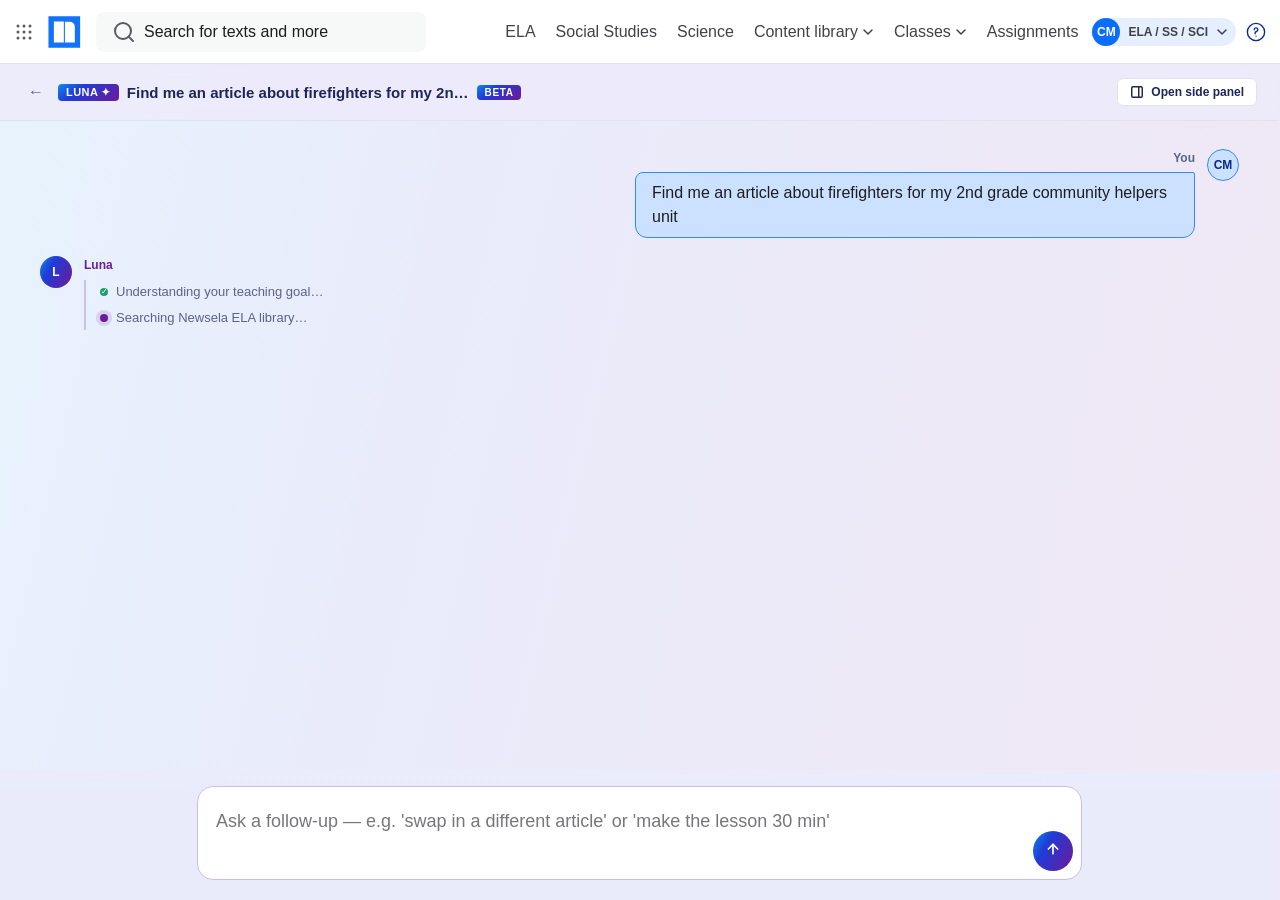
==== luna-v4.html @ 781d50d1 "Initial commit: Luna POC Beta prototype Full prototype for the Luna AI assistant experience — homepa" ====
<!doctype html>
<html lang="en">
<head>
  <meta charset="utf-8">
  <meta name="viewport" content="width=device-width, initial-scale=1">
  <title>Luna · Newsela</title>
  <link rel="stylesheet" href="assets/styles.css">
</head>
<body class="luna-page">

<nav class="topnav">
  <div class="nav-left">
    <button class="topnav-waffle" aria-label="Menu">
      <svg width="18" height="18" viewBox="0 0 18 18" fill="none">
        <circle cx="3" cy="3" r="1.5" fill="currentColor"/>
        <circle cx="9" cy="3" r="1.5" fill="currentColor"/>
        <circle cx="15" cy="3" r="1.5" fill="currentColor"/>
        <circle cx="3" cy="9" r="1.5" fill="currentColor"/>
        <circle cx="9" cy="9" r="1.5" fill="currentColor"/>
        <circle cx="15" cy="9" r="1.5" fill="currentColor"/>
        <circle cx="3" cy="15" r="1.5" fill="currentColor"/>
        <circle cx="9" cy="15" r="1.5" fill="currentColor"/>
        <circle cx="15" cy="15" r="1.5" fill="currentColor"/>
      </svg>
    </button>
    <a href="index.html" class="brand"><img src="assets/img/newsela-logo.svg" alt="Newsela" /></a>
  </div>
  <div class="topnav-search">
    <svg width="24" height="24" viewBox="0 0 24 24" fill="none" stroke="currentColor" stroke-width="2" stroke-linecap="round" stroke-linejoin="round"><circle cx="11" cy="11" r="8"/><line x1="21" y1="21" x2="16.65" y2="16.65"/></svg>
    <span>Search for texts and more</span>
  </div>
  <div class="nav-links">
    <a class="nav-link">ELA</a>
    <a class="nav-link">Social Studies</a>
    <a class="nav-link">Science</a>
    <a class="nav-link">Content library
      <svg width="12" height="12" viewBox="0 0 12 12" fill="none"><path d="M2 4l4 4 4-4" stroke="currentColor" stroke-width="1.5" stroke-linecap="round" stroke-linejoin="round"/></svg>
    </a>
    <a class="nav-link">Classes
      <svg width="12" height="12" viewBox="0 0 12 12" fill="none"><path d="M2 4l4 4 4-4" stroke="currentColor" stroke-width="1.5" stroke-linecap="round" stroke-linejoin="round"/></svg>
    </a>
    <a class="nav-link">Assignments</a>
  </div>
  <div class="nav-right">
    <div class="topnav-profile">
      <div class="topnav-avatar">CM</div>
      <span class="topnav-subjects">ELA / SS / SCI</span>
      <svg class="topnav-profile-chevron" viewBox="0 0 12 12" fill="none"><path d="M2 4l4 4 4-4" stroke="currentColor" stroke-width="1.5" stroke-linecap="round" stroke-linejoin="round"/></svg>
    </div>
    <button class="topnav-help" aria-label="Help">
      <svg width="22" height="22" viewBox="0 0 22 22" fill="none"><circle cx="11" cy="11" r="9.5" stroke="currentColor" stroke-width="1.5"/><path d="M9 8.5a2 2 0 1 1 2.5 1.94c-.8.22-1.5.94-1.5 1.86V13" stroke="currentColor" stroke-width="1.5" stroke-linecap="round"/><circle cx="11" cy="15.5" r=".75" fill="currentColor"/></svg>
    </button>
  </div>
</nav>

<div class="luna-shell" id="luna-shell">
  <section class="chat-main">
    <div class="chat-header">
      <div class="title">
        <a href="index.html" class="back-home" aria-label="Back to homepage">←</a>
        <span class="luna-chip">LUNA ✦</span>
        <span id="chat-title">New chat</span>
        <span class="luna-beta-badge">BETA</span>
      </div>
      <div class="actions">
        <button class="open-panel-btn" id="open-panel-btn">
          <svg width="14" height="14" viewBox="0 0 24 24" fill="none" stroke="currentColor" stroke-width="2.5" stroke-linecap="round" stroke-linejoin="round"><rect x="3" y="3" width="18" height="18" rx="2"/><line x1="15" y1="3" x2="15" y2="21"/></svg>
          Open side panel
        </button>
      </div>
    </div>

    <div class="chat-stream" id="chat-stream"></div>

    <div class="chat-input-bar">
      <div class="chat-input">
        <textarea id="chat-input" placeholder="Ask a follow-up — e.g. 'swap in a different article' or 'make the lesson 30 min'"></textarea>
        <button class="send-btn" id="chat-send" aria-label="Send">
          <svg width="16" height="16" viewBox="0 0 24 24" fill="none" stroke="currentColor" stroke-width="2.5" stroke-linecap="round" stroke-linejoin="round"><line x1="12" y1="19" x2="12" y2="5"/><polyline points="5 12 12 5 19 12"/></svg>
        </button>
      </div>
    </div>
  </section>

  <aside class="artifact-panel" id="artifact-panel">
    <div class="artifact-header">
      <div class="art-h-left">
        <div class="art-h-title" id="art-title"><span class="luna-badge">LUNA ✦</span> Your materials</div>
        <div class="art-h-sub" id="art-sub">AI-generated resources for your assignment.</div>
      </div>
      <button class="art-close" id="art-close" aria-label="Close">×</button>
    </div>
    <div class="artifact-body" id="artifact-body">
      <div class="panel-empty-state" id="panel-empty-state">
        <div class="panel-empty-icon">
          <svg width="36" height="36" viewBox="0 0 24 24" fill="none" stroke="currentColor" stroke-width="1.5" stroke-linecap="round" stroke-linejoin="round"><path d="M14 2H6a2 2 0 0 0-2 2v16a2 2 0 0 0 2 2h12a2 2 0 0 0 2-2V8z"/><polyline points="14 2 14 8 20 8"/><line x1="16" y1="13" x2="8" y2="13"/><line x1="16" y1="17" x2="8" y2="17"/><polyline points="10 9 9 9 8 9"/></svg>
        </div>
        <p class="panel-empty-title">No materials yet</p>
        <p class="panel-empty-sub">Chat with Luna to find content and generate supporting materials for your lesson.</p>
      </div>
    </div>
    <div class="artifact-actions" id="artifact-actions"></div>
  </aside>
</div>

<!-- Content preview modal -->
<div id="preview-modal" class="preview-modal" role="dialog" aria-modal="true" aria-labelledby="preview-modal-title">
  <div class="preview-modal-backdrop"></div>
  <div class="preview-modal-card">
    <div class="preview-modal-header">
      <div class="preview-modal-header-left">
        <div class="preview-modal-title" id="preview-modal-title">
          <span class="luna-badge">LUNA ✦</span>
          <span id="pm-title-text">Content preview</span>
        </div>
        <div class="preview-modal-sub" id="pm-sub">Review before including it in your assignment</div>
      </div>
      <button class="preview-modal-close" id="preview-modal-close" aria-label="Close">×</button>
    </div>
    <div class="preview-modal-body" id="pm-body"></div>
    <div class="preview-modal-footer" id="pm-footer"></div>
  </div>
</div>

<script src="assets/app.js"></script>
<script>initLunaV4();</script>
</body>
</html>
---- assets/styles.css ----
/* ============================================================
   Newsela Luna POC — shared styles
   Clickable wireframe fidelity; Newsela-inspired palette
   ============================================================ */

:root {
  /* Core palette — Newsela-inspired */
  --nw-blue: #1a6bff;
  --nw-blue-600: #0f54d6;
  --nw-blue-700: #0b42a8;
  --nw-indigo: #2d3bd1;
  --nw-purple: #6b3fd4;
  --nw-purple-600: #5a2db8;
  --nw-lavender: #e8e6ff;
  --nw-lavender-2: #f2f0ff;
  --nw-lavender-3: #faf9ff;
  --nw-sky: #e1efff;
  --nw-ink: #0a1535;
  --nw-text: #1d2656;
  --nw-text-muted: #5b6488;
  --nw-border: #dfe3ee;
  --nw-border-strong: #c7cde0;
  --nw-bg: #f5f7fb;
  --nw-surface: #ffffff;
  --nw-green: #1e9e6a;
  --nw-red: #d5405c;
  --nw-yellow: #f0a500;

  --nw-gradient: linear-gradient(135deg, #f2f0ff 0%, #e1efff 50%, #f8f3ff 100%);
  --nw-gradient-hero: linear-gradient(135deg, #eae6ff 0%, #d9eaff 50%, #e8d8ff 100%);

  --radius-sm: 6px;
  --radius-md: 10px;
  --radius-lg: 16px;
  --radius-xl: 24px;

  --shadow-sm: 0 1px 2px rgba(13, 21, 53, 0.06);
  --shadow-md: 0 4px 12px rgba(13, 21, 53, 0.08);
  --shadow-lg: 0 10px 30px rgba(13, 21, 53, 0.12);

  --font-sans: -apple-system, BlinkMacSystemFont, "Segoe UI", Roboto, "Helvetica Neue", Arial, sans-serif;

  /* Angelou DS 2.0 — Luna AI tokens (source: angelou-ds-reference.html) */
  --ai-gradient: linear-gradient(102deg, #00CDF6 0%, #1088EB 25%, #1F3CD7 50%, #691C9C 100%);
  --ai-gradient-btn: linear-gradient(-60.86deg, #691C9C 4.6%, #1F3CD7 66.6%, #1088EB 100%);
  --ai-gradient-tag: linear-gradient(-38.73deg, #691C9C 4.6%, #1F3CD7 66.6%, #1088EB 100%);
  --ai-bubble-bg: linear-gradient(90deg, rgba(255,255,255,0.9), rgba(255,255,255,0.9)), linear-gradient(139.33deg, #00CDF6 0%, #1088EB 25%, #1F3CD7 50%, #691C9C 100%);
  --ai-purple: #691C9C;
  --ai-purple-500: #8B1EA4;
  --human-bubble-bg: #CCE1FF;
  --human-bubble-border: #3688FD;

  /* Angelou DS 2.0 — type scale tokens */
  --font-size-12: 12px;
  --font-size-14: 14px;
  --font-weight-bold: 700;
  --line-height-snug: 1.3;
  --line-height-normal: 1.5;

  /* Angelou DS 2.0 — blue scale */
  --ui-core-700: #082C88;
  --ui-core-50: #E5EFFF;
  --nw-border-subtle: rgba(223, 227, 238, 0.55);
}

* { box-sizing: border-box; }
html, body {
  margin: 0; padding: 0;
  font-family: var(--font-sans);
  color: var(--nw-text);
  background: var(--nw-bg);
  -webkit-font-smoothing: antialiased;
}
/* Luna page: lock to viewport height so only chat-stream scrolls */
html:has(body.luna-page) {
  background: linear-gradient(-76.84deg, #f0e8f5 4.6%, #e9ebfb 66.6%, #e7f3fd 100%) fixed;
  height: 100%;
  overflow: hidden;
}
body.luna-page {
  background: transparent;
  height: 100%;
  overflow: hidden;
}
a { color: inherit; text-decoration: none; }
button { font-family: inherit; cursor: pointer; }
img { max-width: 100%; display: block; }

/* ---------- Top navigation (shared) ---------- */
/* Legacy topnav rules — overridden by "Topnav — Figma spec" block below */
.topnav .brand::before { content: none; }
.topnav .nav-links {
  display: flex; gap: 8px; margin-left: auto;
  align-items: center;
}
.topnav .nav-links a { color: #424147; font-size: 16px; font-weight: 400; }

/* ---------- Shared page frame ---------- */
.page { min-height: 100vh; }
.container { max-width: 1400px; margin: 0 auto; padding: 0 24px; }

/* ============================================================
   HOMEPAGE
   ============================================================ */

.hero {
  background: var(--nw-gradient-hero);
  padding: 36px 24px 64px;
  position: relative;
  overflow: hidden;
}
.hero-inner {
  max-width: 1400px; margin: 0 auto;
  position: relative; z-index: 2;
}
.hero .greeting {
  color: var(--nw-text);
  font-size: 14px;
  margin-bottom: 8px;
  opacity: 0.8;
}
.hero h1 {
  font-size: 34px; font-weight: 700;
  margin: 0 0 24px 0;
  color: var(--nw-ink);
  max-width: 760px;
  line-height: 1.15;
}
.hero .luna-input {
  max-width: 760px;
  background: rgba(255,255,255,0.8);
  backdrop-filter: blur(8px);
  border: 1.5px solid rgba(255,255,255,0.9);
  border-radius: var(--radius-lg);
  padding: 16px 18px;
  box-shadow: var(--shadow-md);
  display: flex; gap: 12px; align-items: flex-end;
}
.hero .luna-input textarea {
  flex: 1;
  border: none; outline: none;
  background: transparent;
  resize: none;
  font-family: inherit;
  font-size: 15px;
  color: var(--nw-text);
  min-height: 56px;
  line-height: 1.45;
}
.hero .luna-input textarea::placeholder {
  color: var(--nw-text-muted);
}
.hero .luna-submit {
  width: 42px; height: 42px;
  background: var(--nw-blue);
  color: white;
  border: none;
  border-radius: 50%;
  font-size: 18px;
  display: flex; align-items: center; justify-content: center;
  transition: transform 0.15s, background 0.15s;
  flex-shrink: 0;
}
.hero .luna-submit:hover {
  background: var(--nw-blue-600);
  transform: scale(1.05);
}

.suggestion-chips {
  display: flex; flex-wrap: wrap; gap: 10px;
  margin-top: 18px;
  max-width: 760px;
}
.suggestion-chips .chip {
  background: rgba(255,255,255,0.9);
  border: 1px solid var(--nw-border);
  border-radius: 999px;
  padding: 8px 14px;
  font-size: 13px;
  color: var(--nw-text);
  transition: all 0.15s;
}
.suggestion-chips .chip:hover {
  background: white;
  border-color: var(--nw-purple);
  color: var(--nw-purple);
}

.capability-cards {
  display: grid;
  grid-template-columns: repeat(3, 1fr);
  gap: 16px;
  max-width: 760px;
  margin-top: 22px;
}
.capability-card {
  background: white;
  border: 1px solid var(--nw-border);
  border-radius: var(--radius-md);
  padding: 14px 16px;
  text-align: left;
  transition: all 0.2s;
  cursor: pointer;
  display: block;
}
.capability-card:hover {
  box-shadow: var(--shadow-md);
  transform: translateY(-2px);
  border-color: var(--nw-purple);
}
.capability-card .cap-label {
  font-size: 11px;
  font-weight: 700;
  color: var(--nw-purple);
  letter-spacing: 0.06em;
  text-transform: uppercase;
  margin-bottom: 6px;
  display: flex; align-items: center; gap: 6px;
}
.capability-card .cap-label::before {
  content: "";
  width: 14px; height: 14px; border-radius: 3px;
  background: var(--nw-purple);
  display: inline-block;
}
.capability-card .cap-desc {
  font-size: 13px;
  color: var(--nw-text);
  line-height: 1.4;
}

.astronaut {
  position: absolute;
  right: 24px; top: 10px;
  width: 380px;
  pointer-events: none;
  z-index: 1;
}

.at-a-glance {
  position: absolute;
  right: 40px; bottom: 30px;
  background: white;
  border-radius: var(--radius-md);
  padding: 14px 18px;
  box-shadow: var(--shadow-md);
  display: grid;
  grid-template-columns: repeat(2, 1fr);
  gap: 12px 22px;
  min-width: 240px;
  z-index: 3;
}
.at-a-glance h3 {
  grid-column: 1 / -1;
  margin: 0 0 4px;
  font-size: 12px;
  font-weight: 700;
  color: var(--nw-text);
  letter-spacing: 0.04em;
}
.at-a-glance .stat .num {
  font-size: 22px; font-weight: 700;
  color: var(--nw-ink);
  line-height: 1;
}
.at-a-glance .stat .label {
  font-size: 11px;
  color: var(--nw-text-muted);
  margin-top: 2px;
  line-height: 1.2;
}
.at-a-glance .stat .num.warn { color: var(--nw-red); }
.at-a-glance .stat .num.ok { color: var(--nw-green); }

/* Content tabs section */
.content-tabs {
  max-width: 1400px; margin: -28px auto 0;
  background: white;
  border-radius: var(--radius-lg);
  padding: 8px 18px 0;
  box-shadow: var(--shadow-sm);
  position: relative; z-index: 4;
}
.content-tabs .tabs-row {
  display: flex; gap: 4px;
  border-bottom: 1px solid var(--nw-border);
}
.content-tabs .tab {
  padding: 14px 18px;
  font-size: 13px;
  font-weight: 600;
  color: var(--nw-text-muted);
  border-bottom: 2px solid transparent;
  cursor: pointer;
  transition: all 0.15s;
  background: none; border-top: none; border-left: none; border-right: none;
}
.content-tabs .tab.active {
  color: var(--nw-ink);
  border-bottom-color: var(--nw-blue);
}

.main-grid {
  display: grid;
  grid-template-columns: 1fr 320px;
  gap: 24px;
  max-width: 1400px;
  margin: 24px auto;
  padding: 0 24px;
}

.section-header {
  display: flex; justify-content: space-between; align-items: center;
  margin-bottom: 14px;
}
.section-header h2 {
  font-size: 18px; font-weight: 700; margin: 0;
}
.section-header .viewall { font-size: 13px; color: var(--nw-blue); font-weight: 600; }

.sub-tabs {
  display: flex; gap: 18px;
  margin-bottom: 14px;
  font-size: 13px;
}
.sub-tabs .sub-tab {
  padding: 6px 0;
  color: var(--nw-text-muted);
  cursor: pointer;
  border-bottom: 2px solid transparent;
  font-weight: 500;
}
.sub-tabs .sub-tab.active {
  color: var(--nw-ink);
  border-bottom-color: var(--nw-blue);
  font-weight: 600;
}

.article-grid {
  display: grid;
  grid-template-columns: repeat(3, 1fr);
  gap: 16px;
  margin-bottom: 26px;
}
.article-card {
  background: white;
  border: 1px solid var(--nw-border);
  border-radius: var(--radius-md);
  overflow: hidden;
  display: flex; flex-direction: column;
  transition: all 0.15s;
}
.article-card:hover {
  box-shadow: var(--shadow-md);
  transform: translateY(-1px);
}
.article-card .thumb {
  aspect-ratio: 16 / 10;
  background: linear-gradient(135deg, #ddd, #bbb);
  background-size: cover; background-position: center;
  position: relative;
}
.article-card .thumb .play {
  position: absolute; inset: 0;
  display: flex; align-items: center; justify-content: center;
  color: white; font-size: 34px;
  text-shadow: 0 2px 8px rgba(0,0,0,0.4);
}
.article-card .meta {
  padding: 10px 12px 4px;
  font-size: 11px;
  color: var(--nw-text-muted);
}
.article-card .title {
  padding: 0 12px;
  font-size: 14px;
  font-weight: 600;
  line-height: 1.35;
  color: var(--nw-text);
  margin-bottom: 10px;
  display: -webkit-box;
  -webkit-line-clamp: 2;
  -webkit-box-orient: vertical;
  overflow: hidden;
}
.article-card .footer {
  padding: 10px 12px;
  border-top: 1px solid var(--nw-border);
  display: flex; justify-content: space-between;
  font-size: 12px;
  color: var(--nw-text-muted);
}
.article-card .footer .add-btn {
  background: var(--nw-lavender);
  color: var(--nw-purple);
  border: none;
  padding: 4px 10px;
  border-radius: 4px;
  font-size: 11px;
  font-weight: 600;
}

/* Right sidebar */
.side {
  display: flex; flex-direction: column; gap: 20px;
}
.side-card {
  background: white;
  border: 1px solid var(--nw-border);
  border-radius: var(--radius-md);
  padding: 16px;
}
.side-card h3 {
  font-size: 13px; font-weight: 700; letter-spacing: 0.02em;
  margin: 0 0 12px;
  display: flex; justify-content: space-between;
}
.side-card h3 a { font-size: 12px; color: var(--nw-blue); font-weight: 600; }
.assignment-item {
  display: grid;
  grid-template-columns: 48px 1fr;
  gap: 10px;
  padding: 10px 0;
  border-bottom: 1px solid var(--nw-border);
  font-size: 12px;
}
.assignment-item:last-child { border-bottom: none; }
.assignment-item .thumb {
  width: 48px; height: 48px;
  border-radius: 6px;
  background: linear-gradient(135deg, #d9eaff, #e8d8ff);
}
.assignment-item .title {
  font-weight: 600; color: var(--nw-text);
  margin-bottom: 2px;
  display: -webkit-box;
  -webkit-line-clamp: 2;
  -webkit-box-orient: vertical;
  overflow: hidden;
}
.assignment-item .sub { color: var(--nw-text-muted); }
.assignment-item .grade-chip {
  display: inline-block;
  background: var(--nw-lavender);
  color: var(--nw-purple);
  padding: 2px 6px;
  border-radius: 4px;
  font-size: 10px;
  font-weight: 700;
  margin-top: 2px;
}

.writing-promo {
  background: var(--nw-gradient);
  border-radius: var(--radius-md);
  padding: 16px;
  position: relative;
  overflow: hidden;
}
.writing-promo .label {
  font-weight: 700; color: var(--nw-purple);
  font-size: 13px; letter-spacing: 0.04em;
  margin-bottom: 10px;
}
.writing-promo .cta {
  background: var(--nw-ink); color: white;
  padding: 7px 14px;
  border-radius: 999px;
  font-size: 12px; font-weight: 600;
  border: none;
}

.quicklinks .ql-item {
  display: flex; align-items: center; gap: 10px;
  padding: 9px 0;
  font-size: 13px;
  color: var(--nw-text);
  border-bottom: 1px solid var(--nw-border);
}
.quicklinks .ql-item:last-child { border-bottom: none; }
.quicklinks .ql-item .icon {
  width: 22px; height: 22px;
  background: var(--nw-lavender-2);
  color: var(--nw-purple);
  border-radius: 5px;
  display: flex; align-items: center; justify-content: center;
  font-size: 11px;
}

/* ============================================================
   LUNA CHAT PAGE
   ============================================================ */

.luna-shell {
  display: grid;
  grid-template-columns: 1fr 0fr;
  height: calc(100vh - 64px);
  margin-top: 64px;
  overflow: hidden;
  transition: grid-template-columns 0.4s ease;
  background: transparent;
}
.luna-shell.with-artifact {
  grid-template-columns: 1fr 560px;
}

.chat-header .back-home {
  display: inline-flex; align-items: center; justify-content: center;
  width: 28px; height: 28px;
  border-radius: 6px;
  color: var(--nw-text-muted);
  margin-right: 8px;
  font-size: 16px;
  transition: all 0.15s;
}
.chat-header .back-home:hover {
  background: var(--nw-lavender-2);
  color: var(--nw-purple);
}
.chat-header .title { display: flex; align-items: center; }
.chat-sidebar {
  background: #f8f9fd;
  border-right: 1px solid var(--nw-border);
  padding: 16px 12px;
  overflow-y: auto;
  display: flex; flex-direction: column;
}
.chat-sidebar .new-chat {
  display: flex; align-items: center; gap: 8px;
  padding: 10px 12px;
  background: white;
  border: 1px solid var(--nw-border);
  border-radius: 8px;
  font-size: 13px; font-weight: 600;
  margin-bottom: 14px;
  cursor: pointer;
  color: var(--nw-text);
}
.chat-sidebar .new-chat:hover { border-color: var(--nw-purple); color: var(--nw-purple); }
.chat-sidebar .section-label {
  font-size: 10px; font-weight: 700; letter-spacing: 0.1em;
  color: var(--nw-text-muted);
  padding: 12px 10px 6px;
  text-transform: uppercase;
}
.chat-sidebar .chat-item {
  display: block;
  padding: 9px 12px;
  font-size: 13px;
  color: var(--nw-text);
  border-radius: 6px;
  cursor: pointer;
  overflow: hidden; text-overflow: ellipsis; white-space: nowrap;
}
.chat-sidebar .chat-item:hover { background: rgba(107, 63, 212, 0.08); }
.chat-sidebar .chat-item.active {
  background: var(--nw-lavender);
  color: var(--nw-purple);
  font-weight: 600;
}
.chat-sidebar .home-link {
  margin-top: auto;
  padding: 10px 12px;
  font-size: 12px;
  color: var(--nw-text-muted);
  border-top: 1px solid var(--nw-border);
  text-align: center;
}
.chat-sidebar .home-link a { color: var(--nw-blue); }

.chat-main {
  display: flex; flex-direction: column;
  min-width: 0;
  min-height: 0;
  overflow: hidden;
  background: transparent;
  position: relative;
}
.chat-header {
  display: flex; align-items: center; justify-content: space-between;
  padding: 14px 22px;
  border-bottom: 1px solid var(--nw-border);
  position: sticky;
  top: 0;
  z-index: 20;
  background: rgba(237, 235, 251, 0.88);
  backdrop-filter: blur(10px);
  -webkit-backdrop-filter: blur(10px);
}
.chat-header .title {
  font-size: 15px; font-weight: 600;
}
.chat-header .title .luna-chip {
  display: inline-flex; align-items: center; gap: 4px;
  background: var(--ai-gradient-tag);
  color: white; padding: 2px 8px; border-radius: 4px;
  font-size: 11px; font-weight: 700; margin-right: 8px;
  letter-spacing: 0.04em;
}
.luna-beta-badge {
  display: inline-flex; align-items: center;
  background: var(--ai-gradient-tag);
  color: white; padding: 2px 8px; border-radius: 4px;
  font-size: 10px; font-weight: 700; margin-left: 8px;
  letter-spacing: 0.06em;
}
.chat-header .actions { display: flex; gap: 8px; }
.chat-header .actions button {
  background: white;
  border: 1px solid var(--nw-border);
  padding: 6px 12px; border-radius: 6px;
  font-size: 12px; color: var(--nw-text);
}

.open-panel-btn {
  display: inline-flex; align-items: center; gap: 7px;
  padding: 7px 14px;
  background: white;
  border: 1.5px solid var(--ai-purple);
  border-radius: 8px;
  color: var(--ai-purple);
  font-size: 13px; font-weight: 600;
  cursor: pointer;
  transition: background 0.15s, color 0.15s;
}
.open-panel-btn:hover {
  background: var(--nw-lavender-2);
}

.panel-empty-state {
  display: flex; flex-direction: column; align-items: center; justify-content: center;
  text-align: center;
  height: 100%;
  padding: 40px 32px;
  gap: 12px;
  color: var(--nw-text-muted);
}
.panel-empty-icon {
  width: 56px; height: 56px;
  background: var(--nw-lavender);
  border-radius: 50%;
  display: flex; align-items: center; justify-content: center;
  color: var(--ai-purple);
  margin-bottom: 4px;
}
.panel-empty-title {
  margin: 0;
  font-size: 15px; font-weight: 600;
  color: var(--nw-text);
}
.panel-empty-sub {
  margin: 0;
  font-size: 13px; line-height: 1.55;
  max-width: 260px;
}

.chat-stream {
  flex: 1;
  min-height: 0;
  overflow-y: auto;
  padding: 28px 40px;
  display: flex; flex-direction: column; gap: 18px;
}
.msg {
  max-width: 100%;
  display: flex; gap: 12px;
}
.msg.user {
  flex-direction: row-reverse;
}
.msg .avatar {
  width: 32px; height: 32px;
  border-radius: 50%;
  flex-shrink: 0;
  display: flex; align-items: center; justify-content: center;
  font-weight: 700; font-size: 12px;
}
.msg.user .avatar {
  background: var(--human-bubble-bg);
  color: var(--ui-core-700);
  border: 1px solid var(--human-bubble-border);
}
.msg.luna .avatar {
  background: var(--ai-gradient-btn);
  color: white;
}
.msg .body {
  flex: 1;
  font-size: 14.5px;
  line-height: 1.55;
}
.msg.user .body {
  display: flex; flex-direction: column; align-items: flex-end;
}
.msg .name {
  font-size: 12px; font-weight: 700;
  color: var(--nw-text-muted);
  margin-bottom: 4px;
}
.msg.luna .name { color: var(--ai-purple); }
.msg.user .name { text-align: right; }

/* Chat bubbles — Figma DS spec */
.msg.user .body > div:not(.name) {
  background: var(--human-bubble-bg);
  border: 1px solid var(--human-bubble-border);
  border-radius: 8px 2px 12px 12px;
  padding: 8px 16px;
  font-size: 16px;
  line-height: 1.5;
  color: #1d1d1d;
  max-width: 560px;
}
.msg.luna .body > .text:not(:empty) {
  background:
    linear-gradient(90deg, rgba(255,255,255,0.9), rgba(255,255,255,0.9)),
    linear-gradient(152.56deg, #00cdf6 0%, #1088eb 25%, #1f3cd7 50%, #691c9c 100%);
  border: 1px solid var(--ai-purple);
  border-radius: 2px 8px 12px 12px;
  padding: 8px 8px 8px 16px;
  font-size: 16px;
  line-height: 1.5;
  color: #1d1d1d;
  width: fit-content;
  max-width: 1000px;
}

.thinking-steps {
  border-left: 2px solid rgba(105, 28, 156, 0.22);
  padding: 2px 0 2px 14px;
  margin: 6px 0 10px;
  display: flex; flex-direction: column; gap: 6px;
  max-height: 600px;
  overflow: hidden;
  transition: max-height 0.4s ease, opacity 0.35s ease, margin 0.4s ease;
}
.thinking-steps.collapse {
  max-height: 0;
  opacity: 0;
  margin: 0;
  padding: 0;
  border: none;
}
.thinking-steps .step {
  display: flex; gap: 8px; align-items: center;
  font-size: 13px;
  color: var(--nw-text-muted);
  opacity: 0;
  transform: translateX(-4px);
  transition: opacity 0.4s, transform 0.4s;
}
.thinking-steps .step.show { opacity: 1; transform: translateX(0); }
.thinking-steps .step .dot {
  width: 8px; height: 8px; border-radius: 50%;
  background: var(--ai-purple);
  box-shadow: 0 0 0 4px rgba(105, 28, 156, 0.14);
  flex-shrink: 0;
  animation: pulse 1.2s infinite;
}
.thinking-steps .step.done .dot {
  background: var(--nw-green);
  box-shadow: none;
  animation: none;
}
.thinking-steps .step.done .dot::after {
  content: "✓"; color: white; font-size: 8px;
  display: flex; align-items: center; justify-content: center;
  height: 100%;
}
@keyframes pulse {
  0%, 100% { box-shadow: 0 0 0 4px rgba(105, 28, 156, 0.14); }
  50% { box-shadow: 0 0 0 8px rgba(105, 28, 156, 0.04); }
}

.artifact-link {
  margin-top: 10px;
  display: inline-flex; align-items: center; gap: 8px;
  background: var(--nw-lavender-2);
  border: 1px solid var(--nw-border);
  border-radius: 8px;
  padding: 10px 14px;
  font-size: 13px;
  color: var(--nw-text);
  cursor: pointer;
  transition: all 0.15s;
}
.artifact-link:hover { border-color: var(--ai-purple); background: var(--nw-lavender); }
.artifact-link .art-icon {
  width: 26px; height: 26px; border-radius: 6px;
  background: linear-gradient(135deg, #6b3fd4, #1a6bff);
  color: white;
  display: flex; align-items: center; justify-content: center;
  font-size: 13px;
}
.artifact-link .art-meta { display: flex; flex-direction: column; }
.artifact-link .art-title { font-weight: 600; }
.artifact-link .art-type { font-size: 11px; color: var(--nw-text-muted); }

.chat-input-bar {
  flex-shrink: 0;
  padding: 16px 22px 20px;
  background: linear-gradient(to top, rgba(233, 235, 251, 1) 70%, rgba(233, 235, 251, 0.92) 100%);
  backdrop-filter: blur(10px);
  -webkit-backdrop-filter: blur(10px);
  z-index: 10;
}
.chat-input {
  max-width: 885px; margin: 0 auto;
  display: flex; align-items: flex-end; gap: 10px;
  background: white;
  border: 1px solid #d2bbe1;
  border-radius: 16px;
  padding: 16px 8px 8px 16px;
}
.chat-input:focus-within { border-color: var(--ai-purple); }
.chat-input textarea {
  flex: 1;
  border: none; outline: none;
  background: transparent;
  resize: none;
  font-family: inherit;
  font-size: 18px;
  min-height: 48px; max-height: 140px;
  line-height: 1.78;
  color: #1d1d1d;
}
.chat-input textarea::placeholder { color: #77767a; }
.chat-input .send-btn {
  width: 40px; height: 40px;
  background: var(--ai-gradient-btn);
  color: white; border: none;
  border-radius: 50%;
  font-size: 16px;
  flex-shrink: 0;
  cursor: pointer; transition: filter 0.15s;
}
.chat-input .send-btn:hover { filter: brightness(1.1); }
.chat-input .send-btn:disabled { opacity: 0.4; cursor: not-allowed; }

/* Artifact panel */
.artifact-panel {
  background: var(--nw-lavender-3);
  border-left: 1px solid var(--nw-border);
  display: flex; flex-direction: column;
  min-width: 0;
  min-height: 0;
  overflow: hidden;
  position: relative;
  visibility: hidden;
}
.luna-shell.with-artifact .artifact-panel {
  visibility: visible;
}
.artifact-header {
  padding: 14px 20px;
  border-bottom: 1px solid var(--nw-border);
  display: flex; justify-content: space-between; align-items: center;
  background: white;
}
.artifact-header .art-h-left {
  display: flex; flex-direction: column;
}
.artifact-header .art-h-title {
  font-size: 14px; font-weight: 700;
  display: flex; align-items: center; gap: 8px;
}
.artifact-header .luna-badge {
  background: var(--ai-gradient-tag);
  color: white; padding: 2px 8px; border-radius: 4px;
  font-size: 10px; font-weight: 700;
  letter-spacing: 0.04em;
}
.artifact-header .art-h-sub {
  font-size: 12px; color: var(--nw-text-muted);
  margin-top: 2px;
}
.artifact-header .art-close {
  background: none; border: none;
  color: var(--nw-text-muted);
  font-size: 18px;
}

.artifact-body {
  flex: 1; min-height: 0; overflow-y: auto;
  padding: 16px;
}
.artifact-body > * + * {
  margin-top: 8px;
}

.artifact-actions {
  display: flex; gap: 8px;
  padding: 12px 16px;
  border-top: 1px solid var(--nw-border);
  background: white;
  flex-wrap: wrap;
}
.artifact-actions button {
  background: white;
  border: 1px solid var(--nw-border-strong);
  border-radius: 8px;
  padding: 8px 14px;
  font-size: 12.5px; font-weight: 600;
  color: var(--nw-text);
  display: inline-flex; align-items: center; gap: 6px;
}
.artifact-actions button.primary {
  background: var(--nw-blue);
  border-color: var(--nw-blue);
  color: white;
}
.artifact-actions button:hover { border-color: var(--nw-purple); }
.artifact-actions button.primary:hover { background: var(--nw-blue-600); }

/* Lesson plan artifact content */
.lp-tabs {
  display: flex; gap: 6px;
  margin-bottom: 20px;
  border-bottom: 1px solid var(--nw-border);
}
.lp-tabs .lp-tab {
  padding: 10px 2px;
  margin-right: 16px;
  font-size: 13px;
  font-weight: 600;
  color: var(--nw-text-muted);
  border-bottom: 2px solid transparent;
  cursor: pointer;
  background: none; border-top: none; border-left: none; border-right: none;
}
.lp-tabs .lp-tab.active {
  color: var(--nw-ink);
  border-bottom-color: var(--nw-ink);
}
.lp-tabs .lp-tab .new-chip {
  background: var(--nw-blue); color: white;
  border-radius: 999px; padding: 1px 6px;
  font-size: 10px; font-weight: 700; margin-left: 6px;
  letter-spacing: 0.03em;
}

.lp-title {
  font-size: 20px; font-weight: 700;
  margin: 4px 0 16px;
  color: var(--nw-ink);
}

.lp-section {
  margin-bottom: 20px;
  animation: fadeUp 0.4s ease both;
}
.lp-section h4 {
  font-size: 13px; font-weight: 700;
  margin: 0 0 8px;
  color: var(--nw-ink);
}
.lp-section p, .lp-section li {
  font-size: 13.5px;
  line-height: 1.6;
  color: var(--nw-text);
}
.lp-section ul { margin: 4px 0; padding-left: 20px; }
.lp-section .standard-chip {
  display: inline-block;
  background: white;
  border: 1.5px solid var(--nw-purple);
  color: var(--nw-purple);
  padding: 2px 10px;
  border-radius: 999px;
  font-size: 12px; font-weight: 600;
  margin-right: 6px;
}

.lp-articles {
  display: grid; gap: 10px;
  margin-top: 10px;
}
.lp-article {
  background: white;
  border: 1px solid var(--nw-border);
  border-radius: 8px;
  padding: 10px 12px;
  display: grid;
  grid-template-columns: 60px 1fr auto;
  gap: 12px;
  align-items: center;
}
.lp-article .thumb {
  width: 60px; height: 46px;
  background: linear-gradient(135deg, #d9eaff, #e8d8ff);
  border-radius: 6px;
}
.lp-article .title { font-size: 13px; font-weight: 600; line-height: 1.3; }
.lp-article .meta { font-size: 11px; color: var(--nw-text-muted); margin-top: 2px; }
.lp-article .grade-chip {
  background: var(--nw-lavender); color: var(--nw-purple);
  padding: 3px 8px; border-radius: 4px;
  font-size: 11px; font-weight: 700;
}

@keyframes fadeUp {
  from { opacity: 0; transform: translateY(6px); }
  to { opacity: 1; transform: translateY(0); }
}

/* Typing/streaming cursor */
.streaming::after {
  content: "▍";
  color: var(--ai-purple);
  animation: blink 1s steps(2) infinite;
  margin-left: 2px;
}
@keyframes blink {
  0%, 50% { opacity: 1; }
  50.01%, 100% { opacity: 0; }
}

/* ============================================================
   V2 routing indicator
   ============================================================ */
.routing-toast {
  position: fixed;
  bottom: 40px; left: 50%;
  transform: translateX(-50%) translateY(100px);
  background: var(--nw-ink);
  color: white;
  padding: 14px 22px;
  border-radius: 12px;
  box-shadow: var(--shadow-lg);
  font-size: 14px;
  display: flex; align-items: center; gap: 12px;
  z-index: 999;
  opacity: 0;
  transition: opacity 0.3s, transform 0.3s;
}
.routing-toast.show {
  opacity: 1;
  transform: translateX(-50%) translateY(0);
}
.routing-toast .spinner {
  width: 16px; height: 16px;
  border: 2px solid rgba(255,255,255,0.3);
  border-top-color: white;
  border-radius: 50%;
  animation: spin 0.8s linear infinite;
}
@keyframes spin { to { transform: rotate(360deg); } }

.routing-toast .dest {
  font-weight: 700;
  color: #a3c5ff;
}

/* ============================================================
   Stub destination pages
   ============================================================ */
.stub-page {
  max-width: 1100px;
  margin: 40px auto;
  padding: 0 24px;
}
.stub-breadcrumb {
  font-size: 13px; color: var(--nw-text-muted);
  margin-bottom: 12px;
}
.stub-breadcrumb a { color: var(--nw-blue); }

.stub-panel {
  background: white;
  border: 2px solid var(--nw-lavender);
  border-radius: var(--radius-lg);
  padding: 26px;
  box-shadow: var(--shadow-sm);
}
.stub-panel h1 {
  font-size: 22px; margin: 0 0 6px;
  display: flex; align-items: center; gap: 10px;
}
.stub-panel .sub {
  color: var(--nw-text-muted);
  font-size: 14px; margin: 0 0 22px;
}
.stub-panel .routed-from {
  background: var(--nw-lavender-2);
  border: 1px dashed var(--nw-purple);
  border-radius: 8px;
  padding: 12px 14px;
  font-size: 13px;
  margin-bottom: 20px;
  color: var(--nw-text);
}
.stub-panel .routed-from strong { color: var(--nw-purple); }

/* Form bits used in lesson-planner stub */
.form-row { margin-bottom: 18px; }
.form-row label {
  display: block;
  font-size: 13px; font-weight: 700;
  margin-bottom: 6px;
}
.form-row .required { color: var(--nw-red); }
.form-row textarea, .form-row input[type=text] {
  width: 100%;
  border: 1.5px solid var(--nw-border);
  border-radius: 8px;
  padding: 10px 12px;
  font-size: 14px;
  font-family: inherit;
}
.form-row textarea { min-height: 80px; resize: vertical; }
.time-options {
  display: flex; gap: 8px;
}
.time-options .time-opt {
  padding: 6px 16px;
  border: 1.5px solid var(--nw-border);
  border-radius: 999px;
  font-size: 13px;
  font-weight: 600;
  background: white;
  cursor: pointer;
  color: var(--nw-text);
}
.time-options .time-opt.active {
  border-color: var(--nw-purple);
  color: var(--nw-purple);
}

.toggle-row {
  display: flex; align-items: center; gap: 10px;
  margin-bottom: 8px;
  font-size: 13px;
}
.toggle-row .toggle {
  width: 34px; height: 18px; border-radius: 999px;
  background: var(--nw-border-strong); position: relative;
  transition: background 0.2s;
}
.toggle-row .toggle::after {
  content: ""; position: absolute;
  width: 14px; height: 14px; border-radius: 50%;
  background: white;
  top: 2px; left: 2px;
  transition: left 0.2s;
}
.toggle-row.on .toggle { background: var(--nw-purple); }
.toggle-row.on .toggle::after { left: 18px; }

.primary-btn {
  background: var(--nw-blue);
  color: white;
  border: none;
  padding: 10px 18px;
  border-radius: 8px;
  font-size: 14px;
  font-weight: 600;
  display: inline-flex; align-items: center; gap: 6px;
}
.primary-btn:hover { background: var(--nw-blue-600); }
.luna-shell .primary-btn { background: var(--ai-gradient-btn); color: white; }
.luna-shell .primary-btn:hover { filter: brightness(1.1); background: var(--ai-gradient-btn); }

/* Search results (stub) */
.search-results {
  display: grid; gap: 12px;
  margin-top: 18px;
}
.search-result {
  display: grid;
  grid-template-columns: 120px 1fr auto;
  gap: 14px;
  background: white;
  border: 1px solid var(--nw-border);
  border-radius: 10px;
  padding: 12px;
  align-items: center;
}
.search-result .thumb {
  width: 120px; height: 80px;
  background: linear-gradient(135deg, #d9eaff, #e8d8ff);
  border-radius: 6px;
}
.search-result .rt { font-size: 11px; color: var(--nw-text-muted); margin-bottom: 2px; }
.search-result h3 { font-size: 15px; margin: 0 0 4px; font-weight: 600; }
.search-result .snippet { font-size: 13px; color: var(--nw-text-muted); }

/* Text leveler (stub) */
.leveler-grid {
  display: grid;
  grid-template-columns: repeat(2, 1fr);
  gap: 14px;
  margin-top: 18px;
}
.leveler-card {
  background: white;
  border: 1px solid var(--nw-border);
  border-radius: 10px;
  padding: 14px;
}
.leveler-card .lvl-header {
  display: flex; justify-content: space-between; align-items: center;
  margin-bottom: 8px;
  font-size: 12px;
  color: var(--nw-text-muted);
}
.leveler-card .grade-chip {
  background: var(--nw-lavender);
  color: var(--nw-purple);
  padding: 3px 10px; border-radius: 999px;
  font-weight: 700; font-size: 11px;
}
.leveler-card p { font-size: 14px; line-height: 1.55; margin: 0; }

/* ============================================================
   In-chat interactive components (bundle picker, single picker,
   support picker, quick chips)
   ============================================================ */

.quick-chips {
  display: flex; flex-wrap: wrap; gap: 8px;
  margin-top: 12px;
}
.quick-chip {
  background: white;
  border: 1px solid var(--nw-border);
  border-radius: 999px;
  padding: 7px 14px;
  font-size: 13px; font-weight: 500;
  color: var(--nw-text);
  transition: all 0.15s;
}
.quick-chip:hover {
  border-color: var(--nw-purple);
  color: var(--nw-purple);
  background: var(--nw-lavender-3);
}

/* Bundle card + single picker — shared outer card */
.bundle-card, .single-picker {
  margin-top: 14px;
  background: white;
  border: 1px solid var(--nw-border);
  border-radius: var(--radius-md);
  overflow: hidden;
  animation: fadeUp 0.35s ease both;
  max-width: 1000px;
}
.bundle-card.locked, .single-picker.locked, .support-picker.locked {
  opacity: 0.82;
  pointer-events: none;
}
.bundle-card.locked .results-footer,
.single-picker.locked .results-footer { display: none; }
.bundle-header {
  padding: 14px 16px 10px;
  border-bottom: 1px solid var(--nw-border);
  background: linear-gradient(135deg, #f8f5ff 0%, #eef5ff 100%);
}
.bundle-title-row {
  display: flex; justify-content: space-between; align-items: flex-start;
  gap: 12px;
}
.bundle-badge {
  display: inline-block;
  background: var(--nw-purple);
  color: white;
  font-size: 10px; font-weight: 700; letter-spacing: 0.08em;
  padding: 3px 8px; border-radius: 4px;
  margin-bottom: 6px;
}
.bundle-title {
  font-size: 15px; font-weight: 700;
  color: var(--nw-ink);
  margin-bottom: 2px;
}
.bundle-sub {
  font-size: 12px; color: var(--nw-text-muted);
}
.bundle-grade {
  background: var(--nw-lavender);
  color: var(--nw-purple);
  font-weight: 700; font-size: 12px;
  padding: 4px 10px; border-radius: 999px;
  flex-shrink: 0;
}
.bundle-items, .picker-items {
  padding: 8px;
  display: flex; flex-direction: column; gap: 6px;
  max-height: 340px; overflow-y: auto;
}
.bundle-footer {
  display: flex; justify-content: space-between; align-items: center;
  padding: 12px 16px;
  border-top: 1px solid var(--nw-border);
  background: var(--nw-bg);
  gap: 10px;
}
.picker-hint {
  font-size: 12px; color: var(--nw-text-muted);
}

.ghost-btn {
  background: white;
  border: 1px solid var(--nw-border-strong);
  border-radius: 8px;
  padding: 8px 14px;
  font-size: 13px; font-weight: 600;
  color: var(--nw-text);
}
.ghost-btn:hover {
  border-color: var(--nw-purple);
  color: var(--nw-purple);
}
.ghost-btn:disabled { opacity: 0.4; cursor: not-allowed; }

.inline-hint {
  font-size: 12px;
  color: var(--nw-text-muted);
  padding: 8px 16px;
  background: var(--nw-lavender-3);
  border-top: 1px solid var(--nw-border);
}
.inline-hint.error {
  background: #fff2f5;
  color: var(--nw-red);
  border-top-color: #f5cdd6;
}
.v3-option-body .inline-hint.error {
  border-radius: 6px;
  border: 1px solid #f5cdd6;
  margin-top: 10px;
}

/* Content row (shared between bundle + single picker) */
.content-row {
  display: grid;
  grid-template-columns: 26px 52px 1fr auto;
  gap: 10px;
  align-items: center;
  padding: 8px 10px;
  border: 1px solid transparent;
  border-radius: 8px;
  cursor: pointer;
  transition: all 0.15s;
  position: relative;
}
.content-row:hover {
  background: var(--nw-lavender-3);
  border-color: var(--nw-border);
}
.content-row.selected {
  background: var(--nw-lavender-2);
  border-color: var(--nw-purple);
}
.content-row.previewing {
  box-shadow: 0 0 0 2px rgba(107, 63, 212, 0.35);
}
.content-row .cr-check {
  position: relative;
  padding: 4px;
  margin: -4px;
  border-radius: 4px;
}
.content-row.multi .cr-check:hover {
  background: rgba(107, 63, 212, 0.1);
}
.bundle-hint {
  font-size: 11.5px;
  color: var(--nw-text-muted);
  margin-top: 10px;
  padding-top: 8px;
  border-top: 1px dashed var(--nw-border);
}

.cr-box {
  width: 18px; height: 18px;
  border: 1.5px solid var(--nw-border-strong);
  border-radius: 4px;
  background: white;
  display: flex; align-items: center; justify-content: center;
  transition: all 0.15s;
}
.cr-box .cr-tick {
  color: white; font-size: 12px; line-height: 1; opacity: 0;
}
.content-row.selected .cr-box {
  background: var(--nw-purple);
  border-color: var(--nw-purple);
}
.content-row.selected .cr-box .cr-tick { opacity: 1; }

.cr-radio {
  width: 18px; height: 18px;
  border: 1.5px solid var(--nw-border-strong);
  border-radius: 50%;
  background: white;
  display: flex; align-items: center; justify-content: center;
  transition: all 0.15s;
}
.cr-radio .cr-dot {
  width: 8px; height: 8px; border-radius: 50%;
  background: var(--nw-purple);
  opacity: 0;
  transition: opacity 0.15s;
}
.content-row.selected .cr-radio {
  border-color: var(--nw-purple);
}
.content-row.selected .cr-radio .cr-dot { opacity: 1; }

.cr-thumb {
  width: 52px; height: 42px;
  border-radius: 6px;
  background-size: cover; background-position: center;
  display: flex; align-items: center; justify-content: center;
  position: relative;
}
.cr-thumb .cr-icon {
  color: white; font-size: 15px;
  text-shadow: 0 1px 4px rgba(0,0,0,0.35);
}
.cr-body { min-width: 0; }
.cr-title {
  font-size: 13.5px; font-weight: 600;
  color: var(--nw-text);
  line-height: 1.3;
  margin-bottom: 2px;
  display: -webkit-box;
  -webkit-line-clamp: 2;
  -webkit-box-orient: vertical;
  overflow: hidden;
}
.cr-meta {
  font-size: 11px; color: var(--nw-text-muted);
}
.cr-grade {
  background: var(--nw-lavender);
  color: var(--nw-purple);
  padding: 3px 8px; border-radius: 4px;
  font-size: 11px; font-weight: 700;
  flex-shrink: 0;
}

/* Support (resource) picker */
.support-picker {
  margin-top: 14px;
  background: white;
  border: 1px solid var(--nw-border);
  border-radius: var(--radius-md);
  overflow: hidden;
  animation: fadeUp 0.35s ease both;
  max-width: 1000px;
}
.support-options {
  display: flex; flex-direction: column; gap: 8px;
  padding: 12px;
}
.support-option {
  display: grid;
  grid-template-columns: 40px 1fr 24px;
  gap: 12px;
  align-items: center;
  padding: 12px 14px;
  background: white;
  border: 1.5px solid var(--nw-border);
  border-radius: 10px;
  cursor: pointer;
  text-align: left;
  transition: all 0.15s;
}
.support-option:hover {
  border-color: var(--nw-purple);
  background: var(--nw-lavender-3);
}
.support-option.selected {
  border-color: var(--nw-purple);
  background: var(--nw-lavender-2);
}
.support-option .so-icon {
  width: 36px; height: 36px;
  background: var(--nw-lavender);
  border-radius: 8px;
  display: flex; align-items: center; justify-content: center;
  font-size: 17px;
}
.support-option .so-title {
  font-size: 14px; font-weight: 700;
  color: var(--nw-text);
  margin-bottom: 2px;
}
.support-option .so-desc {
  font-size: 12px; color: var(--nw-text-muted);
  line-height: 1.35;
}
.support-option .so-check {
  width: 22px; height: 22px; border-radius: 50%;
  border: 1.5px solid var(--nw-border-strong);
  display: flex; align-items: center; justify-content: center;
  color: white; font-size: 11px;
  background: white;
  transition: all 0.15s;
}
.support-option.selected .so-check {
  background: var(--nw-purple);
  border-color: var(--nw-purple);
}
.support-option:not(.selected) .so-check { color: transparent; }
.support-footer {
  display: flex; justify-content: flex-end;
  padding: 12px 16px;
  border-top: 1px solid var(--nw-border);
  background: var(--nw-bg);
}

/* ============================================================
   V3 support picker — horizontal cards in a list (in artifact panel)
   ============================================================ */
.support-picker.v3 .v3-options {
  display: flex; flex-direction: column; gap: 10px;
  padding: 12px;
}
.v3-option {
  background: white;
  border: 1.5px solid var(--nw-border);
  border-radius: 12px;
  overflow: hidden;
  transition: border-color 0.15s, background 0.15s;
}
.v3-option:hover { border-color: var(--nw-purple); }
.v3-option.selected {
  border-color: var(--nw-purple);
  background: var(--nw-lavender-3);
}
.v3-option-header {
  display: grid;
  grid-template-columns: 22px 36px 1fr;
  gap: 12px;
  align-items: center;
  padding: 12px 14px;
  cursor: pointer;
  user-select: none;
}
.v3-check {
  width: 20px; height: 20px;
  border-radius: 5px;
  border: 1.5px solid var(--nw-border-strong);
  background: white;
  position: relative;
  transition: all 0.15s;
}
.v3-option.selected .v3-check {
  background: var(--nw-purple);
  border-color: var(--nw-purple);
}
.v3-option.selected .v3-check::after {
  content: '';
  position: absolute;
  left: 5px; top: 1px;
  width: 6px; height: 11px;
  border: solid white;
  border-width: 0 2px 2px 0;
  transform: rotate(45deg);
}
.v3-icon {
  width: 36px; height: 36px;
  background: var(--nw-lavender);
  border-radius: 8px;
  display: flex; align-items: center; justify-content: center;
  font-size: 17px;
}
.v3-option-info { display: flex; flex-direction: column; }
.v3-option-title {
  font-size: 14px; font-weight: 700;
  color: var(--nw-text);
}
.v3-option-desc {
  font-size: 12px; color: var(--nw-text-muted);
  margin-top: 2px;
}
.v3-option-body {
  display: none;
  padding: 12px 14px 14px 68px;
  border-top: 1px dashed var(--nw-border);
}
.v3-option.selected .v3-option-body { display: block; }

.v3-field { margin-bottom: 14px; }
.v3-field:last-child { margin-bottom: 4px; }
.v3-label {
  display: block;
  font-size: 12.5px; font-weight: 700;
  color: var(--nw-text);
  margin-bottom: 6px;
}
.v3-req { color: var(--nw-red); margin-left: 2px; }
.v3-hint {
  font-weight: 400;
  color: var(--nw-text-muted);
  font-size: 12px;
  margin-left: 4px;
}
.v3-lo {
  width: 100%;
  min-height: 52px;
  resize: vertical;
  padding: 10px 12px;
  border: 1.5px solid var(--nw-border-strong);
  border-radius: 8px;
  font-family: inherit;
  font-size: 13.5px;
  color: var(--nw-text);
  background: white;
  transition: border-color 0.15s;
}
.v3-lo:focus {
  outline: none;
  border-color: var(--nw-purple);
  box-shadow: 0 0 0 3px rgba(107, 63, 212, 0.15);
}

.v3-std-list { display: flex; flex-wrap: wrap; gap: 6px; }
.v3-std-chip {
  background: white;
  border: 1.5px solid var(--nw-border-strong);
  color: var(--nw-text);
  padding: 5px 12px;
  border-radius: 999px;
  font-size: 12.5px; font-weight: 600;
  cursor: pointer;
  transition: all 0.12s;
}
.v3-std-chip:hover { border-color: var(--nw-purple); color: var(--nw-purple); }
.v3-std-chip.selected {
  background: var(--nw-purple);
  border-color: var(--nw-purple);
  color: white;
}
.v3-std-chip.shake { animation: shake 0.36s ease; }
@keyframes shake {
  0%,100% { transform: translateX(0); }
  25% { transform: translateX(-3px); }
  75% { transform: translateX(3px); }
}

.v3-time-row { display: flex; flex-wrap: wrap; gap: 6px; }
.v3-time-chip {
  background: white;
  border: 1.5px solid var(--nw-border-strong);
  color: var(--nw-text);
  padding: 5px 14px;
  border-radius: 999px;
  font-size: 12.5px; font-weight: 600;
  cursor: pointer;
  transition: all 0.12s;
}
.v3-time-chip:hover { border-color: var(--nw-purple); }
.v3-time-chip.selected {
  background: var(--nw-lavender-2);
  border-color: var(--nw-purple);
  color: var(--nw-purple);
}

.v3-go-list {
  display: grid;
  grid-template-columns: 1fr 1fr;
  gap: 8px;
}
.v3-go-type {
  display: grid;
  grid-template-columns: 18px 1fr;
  gap: 10px;
  align-items: start;
  padding: 10px 12px;
  border: 1.5px solid var(--nw-border);
  border-radius: 10px;
  cursor: pointer;
  background: white;
  transition: all 0.12s;
}
.v3-go-type input { display: none; }
.v3-go-type:hover { border-color: var(--nw-purple); }
.v3-go-type.selected {
  border-color: var(--nw-purple);
  background: var(--nw-lavender-2);
}
.v3-go-radio {
  width: 16px; height: 16px;
  border-radius: 50%;
  border: 1.5px solid var(--nw-border-strong);
  background: white;
  margin-top: 2px;
  position: relative;
  transition: all 0.12s;
}
.v3-go-type.selected .v3-go-radio {
  border-color: var(--nw-purple);
}
.v3-go-type.selected .v3-go-radio::after {
  content: '';
  position: absolute;
  inset: 3px;
  border-radius: 50%;
  background: var(--nw-purple);
}
.v3-go-body { display: flex; flex-direction: column; }
.v3-go-label {
  font-size: 13px; font-weight: 700;
  color: var(--nw-text);
}
.v3-go-desc {
  font-size: 11.5px; color: var(--nw-text-muted);
  margin-top: 2px; line-height: 1.35;
}
@media (max-width: 720px) {
  .v3-go-list { grid-template-columns: 1fr; }
}

/* V3 graphic organizer layouts */
.go-cer { display: grid; grid-template-columns: 1fr; gap: 10px; }
.go-cc  { display: grid; grid-template-columns: 1fr 1fr 1fr; gap: 10px; }
.go-frayer {
  display: grid;
  grid-template-columns: 1fr 1fr;
  grid-template-rows: auto auto;
  gap: 10px;
  position: relative;
}
.go-frayer .frayer-center {
  grid-column: 1 / -1;
  background: var(--nw-lavender-2);
  border: 2px solid var(--nw-purple);
  border-radius: 8px;
  padding: 10px 12px;
  text-align: center;
  font-weight: 700;
  color: var(--nw-purple);
  text-transform: uppercase;
  letter-spacing: 0.06em;
  font-size: 11px;
}
.go-frayer .frayer-cell {
  background: var(--nw-lavender-3);
  border: 1.5px dashed var(--nw-border-strong);
  border-radius: 8px;
  padding: 10px 12px;
  min-height: 80px;
}
.go-table {
  width: 100%;
  border-collapse: collapse;
  font-size: 12.5px;
  margin-top: 4px;
}
.go-table th, .go-table td {
  border: 1px solid var(--nw-border-strong);
  padding: 8px 10px;
  text-align: left;
  vertical-align: top;
}
.go-table th {
  background: var(--nw-lavender-2);
  color: var(--nw-purple);
  font-weight: 700;
  font-size: 11.5px;
  text-transform: uppercase;
  letter-spacing: 0.05em;
}
.go-table .ag-num { width: 28px; text-align: center; font-weight: 700; color: var(--nw-purple); }
.go-table .ag-choice { white-space: nowrap; width: 32%; }
.go-table .cc-cell em { font-style: normal; color: var(--nw-text-muted); font-size: 11px; display: block; margin-bottom: 4px; text-transform: uppercase; letter-spacing: 0.04em; }
.go-table .cc-line { border-bottom: 1px solid var(--nw-border-strong); height: 18px; margin-bottom: 4px; }

.beta-chip {
  display: inline-block;
  background: #fff4e0;
  color: #b56a00;
  border: 1px solid #ffd48a;
  padding: 1px 6px;
  border-radius: 4px;
  font-size: 10px; font-weight: 700;
  letter-spacing: 0.04em;
  margin-left: 4px;
  vertical-align: middle;
}
.beta-chip.inline { font-size: 9px; }

/* ============================================================
   Stacked artifact sections
   ============================================================ */
.stack-section {
  background: white;
  border: 1px solid var(--nw-border);
  border-radius: 12px;
  overflow: hidden;
  margin-bottom: 0;
  animation: fadeUp 0.4s ease both;
}
.stack-head {
  display: flex; align-items: center;
  background: linear-gradient(135deg, #faf9ff 0%, #f2f6ff 100%);
  border-bottom: 1px solid var(--nw-border);
}
.stack-head:hover { background: var(--nw-lavender-2); }
.stack-collapse-btn {
  display: flex; align-items: center; gap: 10px;
  flex: 1; min-width: 0;
  padding: 14px 8px 14px 16px;
  background: none; border: none;
  font-size: 14px; font-weight: 700;
  color: var(--nw-ink);
  text-align: left; cursor: pointer;
}
.stack-icon {
  width: 28px; height: 28px;
  background: white;
  border-radius: 7px;
  display: flex; align-items: center; justify-content: center;
  font-size: 15px;
  box-shadow: 0 1px 2px rgba(13,21,53,0.06);
  flex-shrink: 0;
}
.stack-title { flex: 1; min-width: 0; }
.stack-caret {
  display: flex; align-items: center;
  color: var(--nw-text-muted);
  transition: transform 0.2s;
  flex-shrink: 0;
}
.stack-section.collapsed .stack-caret { transform: rotate(-90deg); }
.stack-section.collapsed .stack-body { display: none; }
.stack-section.collapsed .stack-head { border-bottom: none; }
.stack-body { padding: 18px 20px; }

/* Stack section menu */
.stack-menu {
  position: relative;
  flex-shrink: 0;
  padding: 0 10px;
}
.stack-menu-btn {
  display: flex; align-items: center; justify-content: center;
  width: 28px; height: 28px;
  background: none; border: 1px solid transparent;
  border-radius: 6px; cursor: pointer;
  color: var(--nw-text-muted);
  transition: background 0.15s, border-color 0.15s, color 0.15s;
}
.stack-menu-btn:hover {
  background: white; border-color: var(--nw-border);
  color: var(--nw-text);
}
.stack-menu-dropdown {
  display: none;
  position: absolute; top: calc(100% + 4px); right: 0;
  min-width: 140px;
  background: white;
  border: 1px solid var(--nw-border);
  border-radius: 10px;
  box-shadow: var(--shadow-md);
  z-index: 100;
  overflow: hidden;
}
.stack-menu-dropdown.open { display: block; }
.stack-menu-item {
  display: flex; align-items: center; gap: 8px;
  width: 100%; padding: 9px 14px;
  background: none; border: none;
  font-size: 13px; font-weight: 500;
  color: var(--nw-text); text-align: left;
  cursor: pointer; transition: background 0.12s;
}
.stack-menu-item:hover { background: var(--nw-lavender-2); }
.stack-menu-item + .stack-menu-item {
  border-top: 1px solid var(--nw-border);
}

.stack-body .lp-section:last-child { margin-bottom: 0; }

.stack-item {
  display: grid;
  grid-template-columns: 46px 1fr auto;
  gap: 12px;
  align-items: center;
  padding: 8px 0;
  border-bottom: 1px solid var(--nw-border);
}
.stack-item:last-child { border-bottom: none; }
.stack-item .stack-thumb {
  width: 46px; height: 38px;
  border-radius: 6px;
  background-size: cover; background-position: center;
  display: flex; align-items: center; justify-content: center;
  color: white; font-size: 14px;
  text-shadow: 0 1px 4px rgba(0,0,0,0.35);
}
.stack-item-title {
  font-size: 13.5px; font-weight: 600;
  color: var(--nw-text);
}
.stack-item-meta {
  font-size: 11px; color: var(--nw-text-muted);
  margin-top: 2px;
}
.stack-intro {
  font-size: 12.5px; color: var(--nw-text-muted);
  margin: 0 0 14px;
}

/* Single selected content card */
.selected-content-card {
  display: flex; flex-direction: row;
  border: 1px solid var(--nw-border);
  border-radius: var(--radius-md);
  overflow: hidden;
  background: white;
  margin: 0;
  min-height: 110px;
}
.scc-thumb {
  width: 110px; flex-shrink: 0;
  display: flex; align-items: center; justify-content: center;
}
.scc-body {
  flex: 1; min-width: 0;
  padding: 12px 14px 12px;
  display: flex; flex-direction: column; justify-content: space-between;
}
.scc-eyebrow {
  font-size: 11px; color: var(--nw-text-muted);
  margin-bottom: 4px;
}
.scc-title {
  font-size: 14px; font-weight: 700;
  color: var(--nw-ink); line-height: 1.35;
  margin-bottom: 10px;
}
.scc-meta-row {
  display: flex; gap: 20px;
  border-top: 1px solid var(--nw-border);
  padding-top: 8px;
  margin-top: auto;
}
.scc-meta-cell {
  display: flex; flex-direction: column; gap: 1px;
}
.scc-meta-label {
  font-size: 11px; color: var(--nw-text-muted);
}
.scc-meta-value {
  font-size: 13px; font-weight: 600; color: var(--nw-text);
}

/* Quiz */
.quiz-q {
  display: grid;
  grid-template-columns: 22px 1fr;
  gap: 8px;
  margin-bottom: 16px;
}
.quiz-q .qn {
  font-weight: 700; color: var(--nw-ink);
  font-size: 13px;
}
.quiz-q .qt {
  font-size: 13px; font-weight: 600;
  color: var(--nw-text);
  margin-bottom: 6px;
  line-height: 1.4;
}
.quiz-q .qc {
  font-size: 13px; color: var(--nw-text);
  padding: 3px 0;
  line-height: 1.5;
}
.quiz-q .qc.write {
  color: var(--nw-text-muted);
  letter-spacing: 1px;
  font-family: monospace;
}

/* Graphic organizer */
.go-notice {
  background: #fff4e0;
  border: 1px solid #ffd48a;
  color: #7a4800;
  padding: 10px 12px;
  border-radius: 8px;
  font-size: 12.5px;
  margin-bottom: 14px;
  line-height: 1.45;
}
.go-grid {
  display: grid;
  grid-template-columns: 1fr 1fr;
  gap: 10px;
}
.go-cell {
  background: var(--nw-lavender-3);
  border: 1.5px dashed var(--nw-border-strong);
  border-radius: 8px;
  padding: 10px 12px;
  min-height: 70px;
}
.go-cell.go-center {
  grid-column: 1 / -1;
  background: var(--nw-lavender-2);
  border: 2px solid var(--nw-purple);
  text-align: center;
}
.go-cell-label {
  font-size: 10.5px; font-weight: 700;
  color: var(--nw-purple);
  letter-spacing: 0.06em;
  text-transform: uppercase;
  margin-bottom: 6px;
}
.go-cell-line {
  border-bottom: 1px solid var(--nw-border-strong);
  height: 20px;
  margin-bottom: 6px;
}
.go-cell-line:last-child { margin-bottom: 0; }

/* ============================================================
   Preview mode in the artifact panel
   ============================================================ */
.preview-hero {
  height: 140px;
  border-radius: 12px;
  margin-bottom: 16px;
  position: relative;
  display: flex; align-items: center; justify-content: center;
  box-shadow: inset 0 0 0 1px rgba(13,21,53,0.05);
}
.preview-type-chip {
  position: absolute;
  top: 12px; left: 12px;
  background: rgba(10, 21, 53, 0.82);
  color: white;
  padding: 3px 10px;
  border-radius: 999px;
  font-size: 10px; font-weight: 700;
  letter-spacing: 0.08em;
  backdrop-filter: blur(6px);
}
.preview-play {
  width: 56px; height: 56px;
  background: rgba(10, 21, 53, 0.65);
  border: 2px solid white;
  border-radius: 50%;
  color: white;
  font-size: 22px;
  display: flex; align-items: center; justify-content: center;
  padding-left: 4px;
  backdrop-filter: blur(2px);
}
.preview-title {
  font-size: 22px; font-weight: 700;
  color: var(--nw-ink);
  line-height: 1.25;
  margin: 0 0 12px;
}
.preview-meta-row {
  display: flex; flex-wrap: wrap; gap: 6px;
  margin-bottom: 20px;
}
.meta-pill {
  background: white;
  border: 1px solid var(--nw-border);
  padding: 4px 10px;
  border-radius: 999px;
  font-size: 11.5px; font-weight: 600;
  color: var(--nw-text);
}
.meta-pill.grade {
  background: var(--nw-lavender);
  border-color: var(--nw-lavender);
  color: var(--nw-purple);
}
.preview-section {
  margin-bottom: 22px;
}
.preview-label {
  font-size: 11px;
  font-weight: 700;
  letter-spacing: 0.08em;
  text-transform: uppercase;
  color: var(--nw-text-muted);
  margin-bottom: 8px;
}
.preview-summary {
  font-size: 14.5px;
  line-height: 1.55;
  color: var(--nw-text);
  margin: 0;
}
.preview-excerpt {
  font-size: 14px;
  line-height: 1.7;
  color: var(--nw-text);
  background: white;
  border: 1px solid var(--nw-border);
  border-left: 3px solid var(--nw-purple);
  padding: 14px 16px;
  border-radius: 8px;
  font-family: Georgia, 'Times New Roman', serif;
}
.preview-read-more {
  font-size: 12px;
  color: var(--nw-text-muted);
  margin-top: 8px;
  font-style: italic;
}
.preview-meta-grid {
  display: grid;
  grid-template-columns: 1fr 1fr;
  gap: 20px;
  margin-top: 8px;
}
.chip-row {
  display: flex; flex-wrap: wrap; gap: 5px;
}
.standard-chip.small {
  font-size: 11px;
  padding: 2px 8px;
  margin: 0;
}
.keyword-chip {
  background: var(--nw-lavender-3);
  border: 1px solid var(--nw-border);
  color: var(--nw-text);
  padding: 3px 9px;
  border-radius: 4px;
  font-size: 11.5px;
  font-weight: 500;
}

/* ============================================================
   Content preview modal
   ============================================================ */
.preview-modal {
  display: none;
  position: fixed; inset: 0;
  z-index: 200;
  align-items: center; justify-content: center;
}
.preview-modal.open { display: flex; }
.preview-modal-backdrop {
  position: absolute; inset: 0;
  background: rgba(13, 21, 53, 0.48);
  backdrop-filter: blur(2px);
}
.preview-modal-card {
  position: relative;
  background: white;
  border-radius: 16px;
  width: 680px;
  max-width: calc(100vw - 48px);
  max-height: 88vh;
  display: flex; flex-direction: column;
  box-shadow: 0 24px 64px rgba(13, 21, 53, 0.22), 0 4px 16px rgba(13, 21, 53, 0.10);
  overflow: hidden;
}
.preview-modal-header {
  padding: 18px 24px;
  border-bottom: 1px solid var(--nw-border);
  display: flex; justify-content: space-between; align-items: flex-start;
  flex-shrink: 0;
}
.preview-modal-header-left {
  display: flex; flex-direction: column; gap: 2px;
}
.preview-modal-title {
  font-size: 14px; font-weight: 700;
  display: flex; align-items: center; gap: 8px;
  color: var(--nw-ink);
}
.preview-modal-title .luna-badge {
  background: var(--ai-gradient-tag);
  color: white; padding: 2px 8px; border-radius: 4px;
  font-size: 10px; font-weight: 700; letter-spacing: 0.04em;
}
.preview-modal-sub {
  font-size: 12px; color: var(--nw-text-muted);
}
.preview-modal-close {
  background: none; border: none;
  color: var(--nw-text-muted);
  font-size: 22px; line-height: 1;
  cursor: pointer; padding: 0 2px;
  transition: color 0.15s;
  flex-shrink: 0;
}
.preview-modal-close:hover { color: var(--nw-ink); }
.preview-modal-body {
  flex: 1; overflow-y: auto;
  padding: 24px 28px 20px;
}
.preview-modal-footer {
  display: flex; gap: 8px; align-items: center;
  justify-content: space-between;
  padding: 14px 24px;
  border-top: 1px solid var(--nw-border);
  flex-shrink: 0;
}
.preview-modal-footer button {
  background: white;
  border: 1px solid var(--nw-border-strong);
  border-radius: 8px;
  padding: 8px 14px;
  font-size: 12.5px; font-weight: 600;
  color: var(--nw-text);
  cursor: pointer;
}
.preview-modal-footer button.primary {
  background: var(--nw-blue);
  border-color: var(--nw-blue);
  color: white;
}
.preview-modal-footer button:hover { border-color: var(--nw-purple); }
.preview-modal-footer button.primary:hover { background: var(--nw-blue-600); }

/* Preview-mode footer adjustments */
.luna-shell[data-panel-mode="preview"] .artifact-actions {
  justify-content: space-between;
  align-items: center;
}
.in-bundle-chip {
  background: #e6f7ef;
  color: var(--nw-green);
  border: 1px solid #b8e7cf;
  padding: 4px 10px;
  border-radius: 999px;
  font-size: 12px;
  font-weight: 700;
}

/* ============================================================
   Print: hide everything except the artifact panel contents
   so "Print all" produces a clean printable packet of the
   generated resources (bundle contents + lesson plan + quiz + GO).
   ============================================================ */
@media print {
  body * { visibility: hidden; }
  .artifact-panel,
  .artifact-panel * { visibility: visible; }
  .artifact-panel {
    position: absolute;
    inset: 0;
    border: none;
    background: white;
    overflow: visible;
    height: auto;
  }
  .artifact-header .art-close,
  .artifact-actions { display: none !important; }
  .artifact-body {
    padding: 0 !important;
    overflow: visible !important;
  }
  .stack-section {
    break-inside: avoid;
    page-break-inside: avoid;
    border: 1px solid #ccc;
    margin-bottom: 18px;
  }
  .stack-section.collapsed .stack-body { display: block !important; }
  .stack-caret { display: none; }
  .stack-head { background: #f5f5f5 !important; cursor: default; }
  .go-grid { page-break-inside: avoid; }
  .quiz-q { break-inside: avoid; page-break-inside: avoid; }
}

/* Responsive: minimal handling */
@media (max-width: 1100px) {
  .astronaut { width: 280px; opacity: 0.6; }
  .at-a-glance { position: static; margin-top: 18px; }
  .main-grid { grid-template-columns: 1fr; }
  .luna-shell.with-artifact { grid-template-columns: 1fr 1.15fr; }
}
@media (max-width: 820px) {
  .luna-shell { grid-template-columns: 1fr; }
  .luna-shell.with-artifact { grid-template-columns: 1fr; }
  .article-grid { grid-template-columns: 1fr; }
  .capability-cards { grid-template-columns: 1fr; }
  .go-grid { grid-template-columns: 1fr; }
}

/* ============================================================
   HOMEPAGE V1/V4 — new class structure (hero-card, page-split,
   sidebar, content-card etc.)
   ============================================================ */

/* Topnav — Figma spec (Nav.svg, 1440×64) */
.topnav {
  height: 64px;
  padding: 0 8px;
  background: white;
  border-bottom: 1px solid #E1E3E5;
  position: fixed; top: 0; left: 0; right: 0; z-index: 50;
  display: flex; align-items: center; gap: 8px;
}
.nav-left {
  display: flex; align-items: center; gap: 0; flex-shrink: 0;
}
.topnav-waffle {
  width: 32px; height: 32px;
  display: flex; align-items: center; justify-content: center;
  background: none; border: none; border-radius: 8px;
  color: #5B5A61; cursor: pointer; padding: 0;
  transition: background 0.15s;
}
.topnav-waffle:hover { background: #f7f8f8; }
.topnav .brand {
  width: 48px; height: 48px; flex-shrink: 0;
  display: flex; align-items: center; justify-content: center;
}
.topnav .brand img { width: 40px; height: 40px; object-fit: contain; }
.topnav-search {
  width: 330px; flex-shrink: 0;
  display: flex; align-items: center; gap: 8px;
  padding: 8px 16px;
  background: #F7F8F8; border: none;
  border-radius: 8px; color: #1D1D1D; font-size: 16px;
  cursor: text;
}
.topnav-search svg { color: #5B5A61; flex-shrink: 0; }
.topnav-search span { color: #1D1D1D; font-size: 16px; line-height: 1.5; white-space: nowrap; overflow: hidden; text-overflow: ellipsis; }
.nav-links {
  display: flex; align-items: center; gap: 8px;
  margin-left: auto;
}
.nav-link {
  font-size: 16px; font-weight: 400; color: #424147;
  cursor: pointer; display: inline-flex; align-items: center; gap: 4px;
  text-decoration: none; transition: color 0.15s; white-space: nowrap;
  padding: 4px 6px; border-radius: 6px;
}
.nav-link:hover { color: var(--nw-blue); background: #f7f8f8; }
.nav-right {
  display: flex; align-items: center; gap: 4px; flex-shrink: 0;
}
/* Profile pill — #E5EFFF bg, blue avatar circle on left */
.topnav-profile {
  display: flex; align-items: center;
  height: 28px;
  background: #E5EFFF;
  border-radius: 30px;
  padding-right: 8px;
  gap: 8px;
  cursor: pointer; transition: filter 0.15s;
}
.topnav-profile:hover { filter: brightness(0.96); }
.topnav-avatar {
  width: 28px; height: 28px; border-radius: 30px;
  background: #0A6EFA;
  color: white; font-weight: 700; font-size: 12px;
  display: flex; align-items: center; justify-content: center; flex-shrink: 0;
}
.topnav-subjects {
  font-size: 12px; font-weight: 700; color: #424147;
  white-space: nowrap;
}
.topnav-profile-chevron {
  width: 12px; height: 12px; color: #424147; flex-shrink: 0;
}
.topnav-help {
  width: 32px; height: 32px;
  display: flex; align-items: center; justify-content: center;
  background: none; border: none; border-radius: 50%;
  color: #082C88; cursor: pointer; transition: background 0.15s;
}
.topnav-help:hover { background: #f7f8f8; }

/* Page wrapper */
.page-wrapper { max-width: 1400px; margin: 0 auto; padding: 88px 32px 24px; }

/* Hero card */
.hero-card {
  position: relative;
  background: url('img/hero background.png') center center / cover no-repeat;
  border-radius: var(--radius-xl);
  padding: 36px 40px 32px;
  overflow: hidden;
  margin-bottom: 28px;
  display: grid;
  grid-template-columns: 1fr auto;
  grid-template-rows: auto auto;
  gap: 0;
  min-height: 300px;
}
.hero-deco {
  grid-column: 2; grid-row: 1 / 3;
  display: flex; align-items: flex-end;
  padding-left: 24px;
}
.hero-card .astronaut {
  height: 260px; width: auto;
  position: static; opacity: 0.92;
}
.hero-body {
  grid-column: 1; grid-row: 1;
  position: relative; z-index: 2; max-width: 680px;
}
.hero-card .greeting {
  font-size: 14px; font-weight: 500;
  color: var(--nw-text-muted);
  margin-bottom: 10px;
  display: flex; align-items: center; gap: 8px;
}
.hero-input-col h1 {
  font-size: 26px; font-weight: 700;
  color: var(--nw-ink); margin: 0 0 18px; line-height: 1.2;
}
.hero-card .luna-input {
  background: white;
  border: 1.5px solid var(--nw-border);
  border-radius: 20px;
  padding: 18px 16px 14px 20px;
  display: flex; flex-direction: column; gap: 14px;
  max-width: 680px;
  box-shadow: 0 4px 24px rgba(0,0,0,0.07);
  transition: border-color 0.15s, box-shadow 0.15s;
}
.hero-card .luna-input:focus-within {
  border-color: var(--nw-border-strong);
  box-shadow: 0 4px 28px rgba(0,0,0,0.11);
}
.hero-card .luna-input textarea {
  width: 100%; border: none; outline: none; background: transparent;
  resize: none; font-family: inherit; font-size: 15px; color: var(--nw-text);
  min-height: 56px; line-height: 1.6;
}
.hero-card .luna-input textarea::placeholder { color: var(--nw-text-muted); }
.input-footer {
  display: flex; align-items: center; gap: 8px;
}
.input-footer .suggestion-chips {
  flex: 1; margin: 0; flex-wrap: nowrap; overflow: hidden;
  display: flex; gap: 6px;
}
.input-footer .suggestion-chips .chip {
  background: white;
  border: 1px solid var(--nw-border-strong);
  color: var(--nw-text);
  font-size: 12px; font-weight: 400;
  padding: 6px 12px;
  border-radius: 20px;
  white-space: nowrap; overflow: hidden; text-overflow: ellipsis;
  cursor: pointer; transition: border-color 0.15s, color 0.15s;
}
.input-footer .suggestion-chips .chip:hover {
  border-color: var(--nw-indigo); color: var(--nw-indigo);
}
.hero-card .luna-submit {
  width: 42px; height: 42px;
  background: var(--nw-indigo); color: white;
  border: none; border-radius: 50%;
  display: flex; align-items: center; justify-content: center;
  flex-shrink: 0; cursor: pointer;
  box-shadow: 0 2px 8px rgba(45,59,209,0.3);
  transition: transform 0.15s, box-shadow 0.15s, filter 0.15s;
}
.hero-card .luna-submit:hover { transform: scale(1.06); box-shadow: 0 4px 14px rgba(45,59,209,0.4); }

/* Capability cards in hero */
.hero-card .capability-cards {
  grid-column: 1; grid-row: 2;
  margin-top: 20px; max-width: 680px;
}
.hero-card .capability-card {
  background: linear-gradient(135deg, #f0ecff 0%, #e8f2ff 100%);
  border-color: rgba(109,63,212,0.15); color: var(--nw-text);
}
.hero-card .capability-card:hover {
  background: linear-gradient(135deg, #e8e2ff 0%, #daeaff 100%);
  border-color: rgba(109,63,212,0.3);
  box-shadow: 0 4px 14px rgba(45,59,209,0.12); transform: translateY(-2px);
}
.cap-top { display: flex; justify-content: space-between; align-items: flex-start; margin-bottom: 8px; }
.cap-badge {
  display: flex; align-items: center; gap: 6px;
  background: white; border: 1.5px solid rgba(109,63,212,0.25);
  border-radius: 20px; padding: 4px 10px 4px 7px;
}
.cap-icon { color: var(--nw-purple); opacity: 1; flex-shrink: 0; }
.hero-card .cap-label {
  font-size: 10px; font-weight: 700; letter-spacing: 0.06em;
  text-transform: uppercase; color: var(--nw-purple);
}
.hero-card .capability-card .cap-label::before { display: none; }
.cap-arrow { color: var(--nw-indigo); opacity: 0.7; flex-shrink: 0; }
.hero-card .cap-desc { font-size: 11.5px; color: var(--nw-text-muted); line-height: 1.4; }

/* Page split layout */
.page-split {
  display: grid; grid-template-columns: 1fr 300px; gap: 24px; align-items: start;
}
.articles-col { display: flex; flex-direction: column; gap: 20px; }

/* Secondary tabs strip */
.secondary-tabs {
  display: flex; background: white;
  border: 1px solid var(--nw-border); border-radius: var(--radius-md); overflow: hidden;
}
.sec-tab {
  flex: 1; display: flex; align-items: center; justify-content: space-between; gap: 6px;
  padding: 11px 12px; font-size: 10px; font-weight: 700; letter-spacing: 0.05em;
  color: var(--nw-text-muted); cursor: pointer;
  border-right: 1px solid var(--nw-border); transition: background 0.15s, color 0.15s;
}
.sec-tab:last-child { border-right: none; }
.sec-tab:hover { background: var(--nw-bg); color: var(--nw-text); }

/* Content card (white container with tabs + article grid) */
.content-card {
  background: white; border: 1px solid var(--nw-border);
  border-radius: var(--radius-md); overflow: hidden;
}
.c-tabs-row {
  display: flex; padding: 0 14px;
  border-bottom: 1px solid var(--nw-border); overflow-x: auto;
}
.c-tab {
  padding: 12px 14px; font-size: 13px; font-weight: 600;
  color: var(--nw-text-muted); border-bottom: 2px solid transparent;
  cursor: pointer; background: none;
  border-top: none; border-left: none; border-right: none;
  white-space: nowrap; transition: all 0.15s;
  display: flex; align-items: center; gap: 5px;
}
.c-tab.active { color: var(--nw-text); border-bottom-color: var(--nw-blue); }
.c-tab:hover:not(.active) { color: var(--nw-text); }
.featured-desc { font-size: 13px; color: var(--nw-text-muted); line-height: 1.5; padding: 12px 16px 0; }

/* Article grid inside content-card (4-up) */
.content-card .article-grid {
  display: grid; grid-template-columns: repeat(4, 1fr); gap: 14px; padding: 16px;
}
.content-card .article-card {
  border-radius: var(--radius-md); display: flex; flex-direction: column;
  border: none; border: 1px solid var(--nw-border);
}
.article-card .thumb { position: relative; overflow: hidden; border-radius: var(--radius-md) var(--radius-md) 0 0; }
.article-card .thumb-img { aspect-ratio: 16 / 10; background: linear-gradient(135deg, #ddd, #bbb); background-size: cover; }
.article-card .category-chip {
  position: absolute; top: 8px; left: 8px;
  background: rgba(0,0,0,0.5); color: white;
  font-size: 10px; font-weight: 700; letter-spacing: 0.04em;
  padding: 2px 7px; border-radius: 999px;
}
.article-card .bookmark-btn {
  position: absolute; top: 6px; right: 6px;
  width: 24px; height: 24px;
  background: rgba(0,0,0,0.35); border: none; border-radius: 50%;
  color: white; display: flex; align-items: center; justify-content: center;
  opacity: 0; transition: opacity 0.15s; cursor: pointer;
}
.content-card .article-card:hover .bookmark-btn { opacity: 1; }
.article-card .card-body { flex: 1; padding: 10px 12px 8px; }
.article-card .card-date { font-size: 11px; color: var(--nw-text-muted); margin-bottom: 4px; }
.article-card .card-title {
  font-size: 13px; font-weight: 600; color: var(--nw-text); line-height: 1.4;
  margin: 0 0 5px;
  display: -webkit-box; -webkit-line-clamp: 3; -webkit-box-orient: vertical; overflow: hidden;
}
.article-card .card-reading { font-size: 11px; color: var(--nw-text-muted); }
.article-card .card-cta {
  display: flex; gap: 6px; padding: 8px 12px 10px;
  border-top: 1px solid var(--nw-border);
}
.article-card .cta-btn {
  flex: 1; padding: 5px 6px; font-size: 11px; font-weight: 600;
  border: 1px solid var(--nw-border); border-radius: 5px;
  background: white; color: var(--nw-text); cursor: pointer; transition: all 0.12s;
}
.article-card .cta-btn:hover { background: var(--nw-bg); border-color: var(--nw-blue); color: var(--nw-blue); }

/* Right sidebar */
.sidebar { display: flex; flex-direction: column; gap: 14px; position: sticky; top: 72px; }
.sidebar-card {
  background: white; border: 1px solid var(--nw-border);
  border-radius: var(--radius-md); padding: 14px 16px;
}
.sc-header { display: flex; align-items: center; justify-content: space-between; margin-bottom: 10px; }
.sc-title { margin: 0; font-size: 13px; font-weight: 700; color: var(--nw-text); }
.sc-more { display: flex; align-items: center; color: var(--nw-blue); opacity: 0.8; }
.sc-more:hover { opacity: 1; }

/* Stats grid */
.stats-grid { display: grid; grid-template-columns: 1fr 1fr; gap: 8px; }
.stat-box {
  background: var(--nw-bg); border-radius: var(--radius-sm); padding: 10px;
  display: flex; flex-direction: column; gap: 3px;
}
.stat-num { font-size: 22px; font-weight: 700; color: var(--nw-text); line-height: 1; }
.stat-num.warn { color: var(--nw-yellow); }
.stat-num.ok { color: var(--nw-green); }
.stat-num.danger { color: var(--nw-red); }
.stat-label { font-size: 11px; color: var(--nw-text-muted); line-height: 1.3; }

/* Assigned list */
.assigned-list { display: flex; flex-direction: column; gap: 10px; }
.assigned-item { display: flex; gap: 10px; align-items: flex-start; }
.ai-thumb { width: 38px; height: 38px; border-radius: 6px; flex-shrink: 0; background: var(--nw-bg); }
.ai-body { flex: 1; min-width: 0; }
.ai-title-row { display: flex; align-items: center; justify-content: space-between; gap: 6px; margin-bottom: 2px; }
.ai-title { font-size: 13px; font-weight: 600; color: var(--nw-text); white-space: nowrap; overflow: hidden; text-overflow: ellipsis; }
.completed-chip {
  font-size: 10px; font-weight: 700; letter-spacing: 0.04em;
  color: var(--nw-green); background: #e6f7ef; border: 1px solid #b8e7cf;
  padding: 2px 6px; border-radius: 4px; white-space: nowrap; flex-shrink: 0;
}
.ai-meta { font-size: 11px; color: var(--nw-text-muted); margin-bottom: 1px; }
.ai-date { font-size: 10.5px; color: var(--nw-text-muted); opacity: 0.7; }

/* PLR link sidebar card */
.plr-link {
  display: flex; align-items: center; gap: 10px;
  font-size: 13px; font-weight: 600; color: var(--nw-text); transition: color 0.15s;
}
.plr-link:hover { color: var(--nw-blue); }
.plr-arrow { margin-left: auto; }

/* Continue where you left off */
.continue-card {
  padding: 20px 20px 20px;
  border-radius: var(--radius-lg);
}
.continue-card .sc-title {
  font-size: 20px; font-weight: 700; color: var(--nw-ink);
  margin: 0 0 4px;
}
.last-activity { font-size: 13px; color: var(--nw-text-muted); margin-bottom: 16px; }
.continue-list { display: flex; flex-direction: column; gap: 10px; }
.continue-item {
  display: flex; align-items: center; gap: 12px;
  padding: 14px 16px;
  background: white; border: 1px solid var(--nw-border);
  border-radius: var(--radius-md);
  text-decoration: none;
  transition: border-color 0.15s, box-shadow 0.15s;
}
.continue-item:hover { border-color: var(--nw-blue); box-shadow: var(--shadow-sm); }
.ci-content { flex: 1; min-width: 0; }
.ci-eyebrow {
  font-size: 11px; font-weight: 700; letter-spacing: 0.07em;
  text-transform: uppercase; margin-bottom: 4px;
}
.article-item .ci-eyebrow { color: var(--nw-blue); }
.assignment-item .ci-eyebrow { color: var(--nw-purple); }
.ci-title {
  font-size: 18px; font-weight: 700; color: var(--nw-ink);
  line-height: 1.3; margin-bottom: 3px;
  white-space: nowrap; overflow: hidden; text-overflow: ellipsis;
}
.ci-meta { font-size: 13px; color: var(--nw-text-muted); }
.ci-arrow { flex-shrink: 0; color: var(--nw-blue); }

/* ============================================================
   V4 — Content results list (single-content picker)
   Token-only styling: all colors via --nw-* semantic aliases,
   all type sizes via --font-size-* tokens.
   ============================================================ */
/* ── V4 picker: outer container ── */
.single-picker.v4-picker {
  background:
    linear-gradient(90deg, rgba(255,255,255,0.88), rgba(255,255,255,0.88)),
    linear-gradient(152.56deg, #00cdf6 0%, #1088eb 25%, #1f3cd7 50%, #691c9c 100%);
  border: 1.5px solid var(--ai-purple);
  border-radius: 12px;
  padding: 12px;
  max-width: 1000px;
}

/* ── Card grid (4 per row) ── */
.results-list {
  display: grid;
  grid-template-columns: repeat(4, 1fr);
  gap: 10px;
  background: transparent;
  border: none;
  border-radius: 0;
  margin: 0;
  padding: 0;
  animation: none;
}

/* ── Individual vertical card ── */
.result-row {
  display: flex;
  flex-direction: column;
  min-width: 0;
  background: white;
  border-radius: 10px;
  border: 1.5px solid #e8e2f0;
  overflow: hidden;
  cursor: pointer;
  transition: border-color 0.15s, box-shadow 0.15s;
}
.result-row:hover { box-shadow: 0 2px 10px rgba(105,28,156,0.14); }
.result-row.selected {
  border-color: var(--ai-purple);
  box-shadow: 0 0 0 1px var(--ai-purple);
}
.result-row.previewing .rr-title { color: var(--ai-purple); }
.single-picker.locked .result-row { pointer-events: none; }

/* Thumbnail */
.rr-thumb {
  width: 100%;
  height: 130px;
  flex-shrink: 0;
  position: relative;
  display: flex;
  align-items: center;
  justify-content: center;
  background-size: cover;
  background-position: center;
}
.rr-play {
  font-size: 24px;
  color: white;
  text-shadow: 0 1px 6px rgba(0,0,0,0.4);
  position: relative; z-index: 1;
}

/* Type badge — absolute, bottom-left of thumb */
.rr-type-badge {
  position: absolute;
  bottom: 8px; left: 8px;
  font-size: 11px;
  font-weight: 600;
  letter-spacing: 0.03em;
  padding: 3px 8px;
  border-radius: 4px;
  text-transform: capitalize;
}
.rr-type-article, .rr-type-video {
  background: rgba(10, 21, 53, 0.78);
  color: white;
  backdrop-filter: blur(4px);
}

/* Checkbox — absolute, top-right of thumb */
.rr-checkbox {
  position: absolute;
  top: 8px; right: 8px;
  width: 20px; height: 20px;
  background: white;
  border: 1.5px solid #c8c8c8;
  border-radius: 4px;
  display: flex; align-items: center; justify-content: center;
  color: transparent;
  transition: background 0.15s, border-color 0.15s, color 0.15s;
}
.result-row.selected .rr-checkbox {
  background: var(--ai-purple);
  border-color: var(--ai-purple);
  color: white;
}

/* Card body */
.rr-body {
  display: flex;
  flex-direction: column;
  gap: 5px;
  padding: 10px 12px 12px;
  flex: 1;
}
.rr-date {
  font-size: 11px;
  color: var(--nw-text-muted);
}
.rr-title {
  font-size: 14px;
  font-weight: 700;
  color: var(--nw-text);
  line-height: 1.3;
  transition: color 0.12s;
  display: -webkit-box;
  -webkit-line-clamp: 2;
  -webkit-box-orient: vertical;
  overflow: hidden;
}
.rr-meta-grid {
  display: grid;
  grid-template-columns: 1fr 1fr;
  gap: 6px 8px;
  margin-top: auto;
  padding-top: 8px;
  border-top: 1px solid var(--nw-border-subtle);
}
.rr-meta-label {
  font-size: 10px;
  color: var(--nw-text-muted);
  margin-bottom: 1px;
}
.rr-meta-val {
  font-size: 11.5px;
  font-weight: 600;
  color: var(--nw-text);
}

/* V4 picker footer */
.results-footer {
  display: flex;
  align-items: center;
  justify-content: space-between;
  gap: 10px;
  padding: 12px 0 0;
  background: transparent;
  border-top: none;
}
.results-footer .footer-right {
  display: flex; align-items: center; gap: 10px;
}
.results-footer .ghost-btn {
  display: inline-flex; align-items: center; gap: 6px;
}
.results-footer .search-more-btn {
  text-decoration: none;
}
.results-footer .primary-btn {
  display: inline-flex; align-items: center; gap: 6px;
}
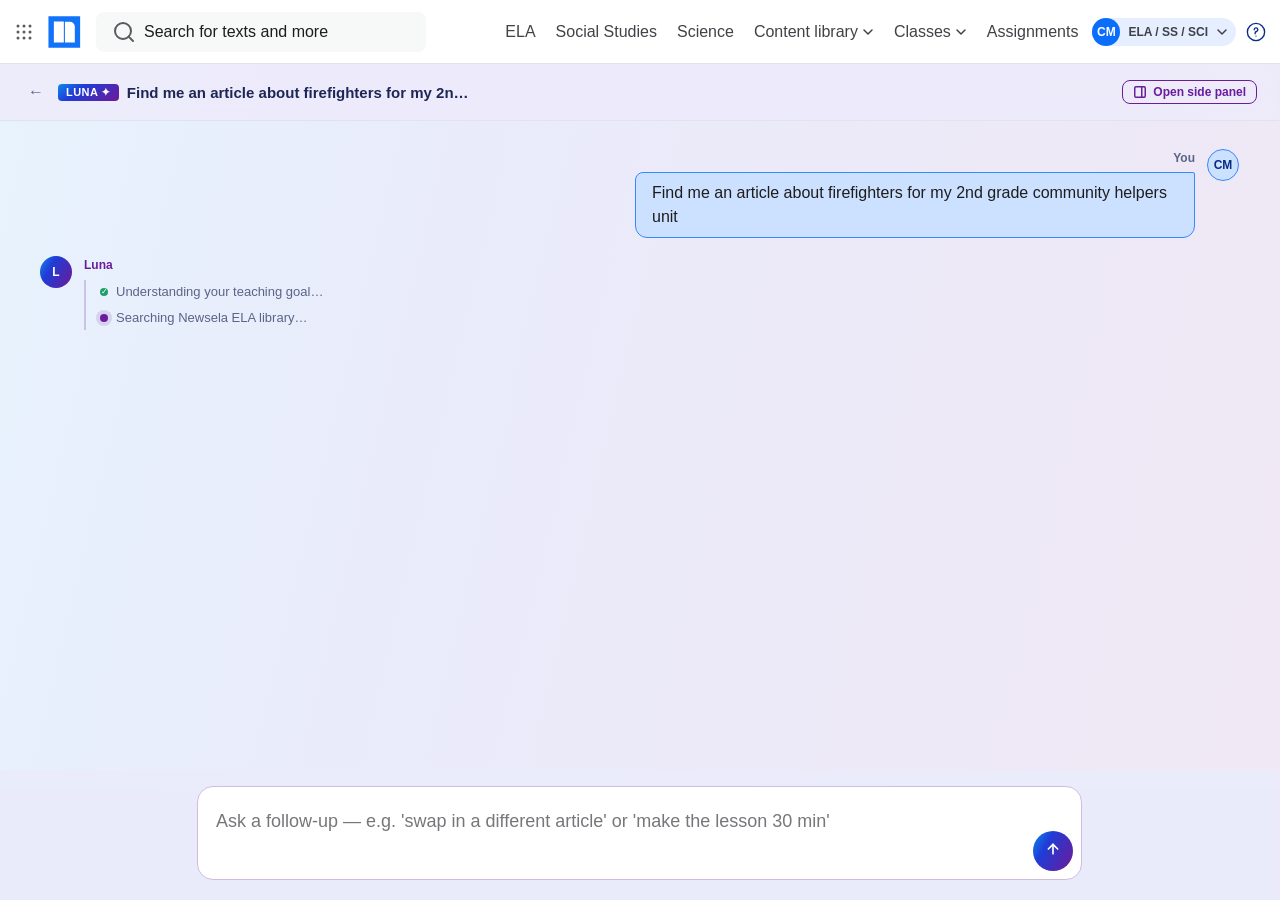
==== commit 39095fc9: "UI polish: buttons, hero card toggle, chat improvements - Standardize buttons to DS sizes (48px prim" ====
--- a/luna-v4.html
+++ b/luna-v4.html
@@ -60,7 +60,6 @@
         <a href="index.html" class="back-home" aria-label="Back to homepage">←</a>
         <span class="luna-chip">LUNA ✦</span>
         <span id="chat-title">New chat</span>
-        <span class="luna-beta-badge">BETA</span>
       </div>
       <div class="actions">
         <button class="open-panel-btn" id="open-panel-btn">
@@ -85,7 +84,7 @@
   <aside class="artifact-panel" id="artifact-panel">
     <div class="artifact-header">
       <div class="art-h-left">
-        <div class="art-h-title" id="art-title"><span class="luna-badge">LUNA ✦</span> Your materials</div>
+        <div class="art-h-title" id="art-title">Your materials</div>
         <div class="art-h-sub" id="art-sub">AI-generated resources for your assignment.</div>
       </div>
       <button class="art-close" id="art-close" aria-label="Close">×</button>
--- a/assets/styles.css
+++ b/assets/styles.css
@@ -504,6 +504,22 @@
   grid-template-columns: 1fr 560px;
 }
 
+/* All buttons inside Luna chat are 32px */
+.luna-shell .primary-btn {
+  height: 32px; padding: 0 16px; font-size: 13px;
+}
+.luna-shell .ghost-btn {
+  height: 32px; padding: 0 14px; font-size: 13px;
+}
+.luna-shell .artifact-actions button,
+.luna-shell .artifact-actions button.primary {
+  height: 32px; padding: 0 14px; font-size: 13px;
+}
+.luna-shell .preview-modal-footer button.primary,
+.luna-shell .preview-modal-footer .ghost-btn {
+  height: 32px; padding: 0 16px; font-size: 13px;
+}
+
 .chat-header .back-home {
   display: inline-flex; align-items: center; justify-content: center;
   width: 28px; height: 28px;
@@ -605,7 +621,7 @@
   letter-spacing: 0.06em;
 }
 .chat-header .actions { display: flex; gap: 8px; }
-.chat-header .actions button {
+.chat-header .actions button:not(.open-panel-btn) {
   background: white;
   border: 1px solid var(--nw-border);
   padding: 6px 12px; border-radius: 6px;
@@ -613,19 +629,20 @@
 }
 
 .open-panel-btn {
-  display: inline-flex; align-items: center; gap: 7px;
-  padding: 7px 14px;
-  background: white;
-  border: 1.5px solid var(--ai-purple);
+  display: inline-flex; align-items: center; gap: 6px;
+  height: 24px; padding: 0 10px;
+  background: transparent;
+  border: 1px solid var(--ai-purple);
   border-radius: 8px;
   color: var(--ai-purple);
-  font-size: 13px; font-weight: 600;
+  font-size: 12px; font-weight: 600;
   cursor: pointer;
-  transition: background 0.15s, color 0.15s;
-}
-.open-panel-btn:hover {
-  background: var(--nw-lavender-2);
-}
+  white-space: nowrap;
+  transition: background 0.15s;
+}
+.open-panel-btn:hover { background: var(--nw-lavender-2); }
+.open-panel-btn:focus-visible { outline: 2px solid #082C88; outline-offset: 2px; }
+.luna-shell.with-artifact .open-panel-btn { display: none; }
 
 .panel-empty-state {
   display: flex; flex-direction: column; align-items: center; justify-content: center;
@@ -654,6 +671,72 @@
   max-width: 260px;
 }
 
+/* Generating / loading state in side panel */
+.panel-generating {
+  display: flex; flex-direction: column;
+  padding: 24px 16px; gap: 20px;
+}
+.panel-gen-header {
+  display: flex; align-items: center; gap: 12px;
+}
+.panel-gen-spinner {
+  width: 36px; height: 36px; flex-shrink: 0;
+  border-radius: 50%;
+  background: var(--ai-gradient-btn);
+  display: flex; align-items: center; justify-content: center;
+  animation: gen-pulse 1.4s ease-in-out infinite;
+}
+.panel-gen-spinner svg { color: white; }
+@keyframes gen-pulse {
+  0%, 100% { opacity: 1; transform: scale(1); }
+  50% { opacity: 0.7; transform: scale(0.92); }
+}
+.panel-gen-title {
+  font-size: 14px; font-weight: 600; color: var(--nw-text);
+}
+.panel-gen-sub {
+  font-size: 12px; color: var(--nw-text-muted); margin-top: 2px;
+}
+.panel-gen-steps {
+  display: flex; flex-direction: column; gap: 10px;
+  padding-left: 4px;
+}
+.panel-gen-step {
+  display: flex; align-items: center; gap: 10px;
+  font-size: 13px; color: var(--nw-text-muted);
+  opacity: 0; transform: translateY(6px);
+  transition: opacity 0.35s ease, transform 0.35s ease;
+}
+.panel-gen-step.visible { opacity: 1; transform: none; }
+.panel-gen-step.done { color: var(--nw-text); }
+.panel-gen-step-dot {
+  width: 8px; height: 8px; border-radius: 50%; flex-shrink: 0;
+  background: var(--nw-border-strong);
+  transition: background 0.3s;
+}
+.panel-gen-step.active .panel-gen-step-dot {
+  background: var(--ai-purple);
+  animation: dot-pulse 0.9s ease-in-out infinite;
+}
+.panel-gen-step.done .panel-gen-step-dot { background: var(--nw-green); }
+@keyframes dot-pulse {
+  0%, 100% { transform: scale(1); }
+  50% { transform: scale(1.5); }
+}
+/* Skeleton cards */
+.panel-gen-skeletons { display: flex; flex-direction: column; gap: 10px; }
+.panel-skel-card {
+  background: white; border: 1px solid var(--nw-border);
+  border-radius: 12px; padding: 16px; display: flex; flex-direction: column; gap: 10px;
+  animation: skel-shimmer 1.6s ease-in-out infinite;
+}
+@keyframes skel-shimmer {
+  0%, 100% { opacity: 1; } 50% { opacity: 0.55; }
+}
+.skel-line {
+  border-radius: 4px; background: var(--nw-border);
+}
+
 .chat-stream {
   flex: 1;
   min-height: 0;
@@ -665,6 +748,12 @@
   max-width: 100%;
   display: flex; gap: 12px;
 }
+/* Consecutive messages from the same sender: tighter gap + indent to align with bubbles */
+.msg.consecutive {
+  margin-top: -10px; /* pulls it closer: 18px gap - 10px = 8px total */
+}
+.msg.luna.consecutive { padding-left: 44px; } /* 32px avatar + 12px gap */
+.msg.user.consecutive { padding-right: 44px; }
 .msg.user {
   flex-direction: row-reverse;
 }
@@ -896,21 +985,25 @@
   flex-wrap: wrap;
 }
 .artifact-actions button {
-  background: white;
-  border: 1px solid var(--nw-border-strong);
+  display: inline-flex; align-items: center; justify-content: center; gap: 6px;
+  height: 32px; padding: 0 14px;
+  background: white;
+  border: 1px solid var(--ai-purple);
   border-radius: 8px;
-  padding: 8px 14px;
-  font-size: 12.5px; font-weight: 600;
-  color: var(--nw-text);
-  display: inline-flex; align-items: center; gap: 6px;
-}
+  font-size: 13px; font-weight: 600;
+  color: var(--ai-purple);
+  cursor: pointer;
+  white-space: nowrap;
+  transition: background 0.15s;
+}
+.artifact-actions button:hover { background: var(--nw-lavender-2); }
+.artifact-actions button:focus-visible { outline: 2px solid #082C88; outline-offset: 2px; }
 .artifact-actions button.primary {
-  background: var(--nw-blue);
-  border-color: var(--nw-blue);
+  background: var(--ai-gradient-btn);
+  border: none;
   color: white;
 }
-.artifact-actions button:hover { border-color: var(--nw-purple); }
-.artifact-actions button.primary:hover { background: var(--nw-blue-600); }
+.artifact-actions button.primary:hover { filter: brightness(0.88); background: var(--ai-gradient-btn); }
 
 /* Lesson plan artifact content */
 .lp-tabs {
@@ -960,15 +1053,17 @@
   color: var(--nw-text);
 }
 .lp-section ul { margin: 4px 0; padding-left: 20px; }
+.lp-section .standards-chips {
+  display: flex; flex-wrap: wrap; gap: 8px;
+}
 .lp-section .standard-chip {
-  display: inline-block;
+  display: inline-flex; align-items: center;
   background: white;
   border: 1.5px solid var(--nw-purple);
   color: var(--nw-purple);
   padding: 2px 10px;
   border-radius: 999px;
   font-size: 12px; font-weight: 600;
-  margin-right: 6px;
 }
 
 .lp-articles {
@@ -1147,18 +1242,20 @@
 .toggle-row.on .toggle::after { left: 18px; }
 
 .primary-btn {
-  background: var(--nw-blue);
+  display: inline-flex; align-items: center; justify-content: center; gap: 6px;
+  height: 48px; padding: 0 20px;
+  background: var(--ai-gradient-btn);
   color: white;
   border: none;
-  padding: 10px 18px;
   border-radius: 8px;
-  font-size: 14px;
-  font-weight: 600;
-  display: inline-flex; align-items: center; gap: 6px;
-}
-.primary-btn:hover { background: var(--nw-blue-600); }
-.luna-shell .primary-btn { background: var(--ai-gradient-btn); color: white; }
-.luna-shell .primary-btn:hover { filter: brightness(1.1); background: var(--ai-gradient-btn); }
+  font-size: 14px; font-weight: 600;
+  cursor: pointer;
+  white-space: nowrap;
+  transition: filter 0.15s;
+}
+.primary-btn:hover { filter: brightness(0.88); }
+.primary-btn:focus-visible { outline: 2px solid #082C88; outline-offset: 2px; }
+.primary-btn:disabled { background: #E1E3E5; color: #8D8D96; cursor: not-allowed; filter: none; }
 
 /* Search results (stub) */
 .search-results {
@@ -1300,17 +1397,19 @@
 }
 
 .ghost-btn {
-  background: white;
-  border: 1px solid var(--nw-border-strong);
+  display: inline-flex; align-items: center; justify-content: center; gap: 6px;
+  height: 32px; padding: 0 14px;
+  background: white;
+  border: 1px solid var(--ai-purple);
   border-radius: 8px;
-  padding: 8px 14px;
   font-size: 13px; font-weight: 600;
-  color: var(--nw-text);
-}
-.ghost-btn:hover {
-  border-color: var(--nw-purple);
-  color: var(--nw-purple);
-}
+  color: var(--ai-purple);
+  cursor: pointer;
+  white-space: nowrap;
+  transition: background 0.15s, border-color 0.15s;
+}
+.ghost-btn:hover { background: var(--nw-lavender-2); }
+.ghost-btn:focus-visible { outline: 2px solid #082C88; outline-offset: 2px; }
 .ghost-btn:disabled { opacity: 0.4; cursor: not-allowed; }
 
 .inline-hint {
@@ -1839,7 +1938,7 @@
 }
 .stack-menu-btn {
   display: flex; align-items: center; justify-content: center;
-  width: 28px; height: 28px;
+  width: 24px; height: 24px;
   background: none; border: 1px solid transparent;
   border-radius: 6px; cursor: pointer;
   color: var(--nw-text-muted);
@@ -2072,11 +2171,6 @@
   font-size: 11.5px; font-weight: 600;
   color: var(--nw-text);
 }
-.meta-pill.grade {
-  background: var(--nw-lavender);
-  border-color: var(--nw-lavender);
-  color: var(--nw-purple);
-}
 .preview-section {
   margin-bottom: 22px;
 }
@@ -2116,6 +2210,7 @@
   grid-template-columns: 1fr 1fr;
   gap: 20px;
   margin-top: 8px;
+  margin-bottom: 24px;
 }
 .chip-row {
   display: flex; flex-wrap: wrap; gap: 5px;
@@ -2197,28 +2292,23 @@
   padding: 24px 28px 20px;
 }
 .preview-modal-footer {
-  display: flex; gap: 8px; align-items: center;
+  display: flex; gap: 10px; align-items: center;
   justify-content: space-between;
   padding: 14px 24px;
   border-top: 1px solid var(--nw-border);
   flex-shrink: 0;
 }
-.preview-modal-footer button {
-  background: white;
-  border: 1px solid var(--nw-border-strong);
-  border-radius: 8px;
-  padding: 8px 14px;
-  font-size: 12.5px; font-weight: 600;
-  color: var(--nw-text);
-  cursor: pointer;
-}
 .preview-modal-footer button.primary {
-  background: var(--nw-blue);
-  border-color: var(--nw-blue);
-  color: white;
-}
-.preview-modal-footer button:hover { border-color: var(--nw-purple); }
-.preview-modal-footer button.primary:hover { background: var(--nw-blue-600); }
+  display: inline-flex; align-items: center; justify-content: center; gap: 6px;
+  height: 48px; padding: 0 20px;
+  background: var(--ai-gradient-btn);
+  border: none; border-radius: 8px;
+  font-size: 14px; font-weight: 600;
+  color: white; cursor: pointer;
+  white-space: nowrap; transition: filter 0.15s;
+}
+.preview-modal-footer button.primary:hover { filter: brightness(0.88); }
+.preview-modal-footer .ghost-btn { height: 48px; padding: 0 18px; font-size: 14px; }
 
 /* Preview-mode footer adjustments */
 .luna-shell[data-panel-mode="preview"] .artifact-actions {
@@ -2380,22 +2470,69 @@
   position: relative;
   background: url('img/hero background.png') center center / cover no-repeat;
   border-radius: var(--radius-xl);
-  padding: 36px 40px 32px;
+  padding: 28px 40px 28px;
   overflow: hidden;
   margin-bottom: 28px;
   display: grid;
   grid-template-columns: 1fr auto;
   grid-template-rows: auto auto;
   gap: 0;
-  min-height: 300px;
-}
+  height: 280px;
+  transition: height 0.3s ease;
+}
+
+/* Toggle button — frosted circle, top-right */
+.hero-toggle-btn {
+  position: absolute; top: 20px; right: 20px;
+  width: 32px; height: 32px;
+  border-radius: 50%;
+  background: rgba(255,255,255,0.6);
+  border: none; cursor: pointer;
+  display: flex; align-items: center; justify-content: center;
+  color: var(--nw-text);
+  transition: background 0.15s;
+  z-index: 10;
+  backdrop-filter: blur(4px);
+}
+.hero-toggle-btn:hover { background: rgba(255,255,255,0.85); }
+.hero-toggle-close { display: block; }
+.hero-toggle-expand { display: none; }
+
+/* Minimized state */
+.hero-card.minimized {
+  height: 160px;
+}
+.hero-card.minimized .luna-input { display: none; }
+.hero-card.minimized .hero-luna-cta { display: inline-flex; }
+.hero-card.minimized .hero-toggle-close { display: none; }
+.hero-card.minimized .hero-toggle-expand { display: block; }
+.hero-card.minimized .hero-deco { align-items: center; }
+.hero-card.minimized .greeting { margin-bottom: 8px; }
+.hero-card.minimized .hero-input-col h1 { margin-bottom: 16px; }
+
+/* Minimized CTA button */
+.hero-luna-cta {
+  display: none;
+  align-items: center; gap: 6px;
+  height: 32px; padding: 0 14px;
+  background: transparent;
+  border: 1px solid var(--ai-purple);
+  border-radius: 8px;
+  font-size: 13px; font-weight: 600;
+  color: var(--ai-purple);
+  text-decoration: none;
+  white-space: nowrap;
+  transition: background 0.15s;
+  flex-shrink: 0;
+}
+.hero-luna-cta:hover { background: rgba(105,28,156,0.08); }
 .hero-deco {
   grid-column: 2; grid-row: 1 / 3;
   display: flex; align-items: flex-end;
   padding-left: 24px;
 }
 .hero-card .astronaut {
-  height: 260px; width: auto;
+  height: 200px; width: auto;
   position: static; opacity: 0.92;
 }
 .hero-body {
@@ -2405,7 +2542,7 @@
 .hero-card .greeting {
   font-size: 14px; font-weight: 500;
   color: var(--nw-text-muted);
-  margin-bottom: 10px;
+  margin-bottom: 8px;
   display: flex; align-items: center; gap: 8px;
 }
 .hero-input-col h1 {
@@ -2500,17 +2637,19 @@
 
 /* Secondary tabs strip */
 .secondary-tabs {
-  display: flex; background: white;
-  border: 1px solid var(--nw-border); border-radius: var(--radius-md); overflow: hidden;
+  display: flex; gap: 10px;
+  background: none; border: none;
 }
 .sec-tab {
-  flex: 1; display: flex; align-items: center; justify-content: space-between; gap: 6px;
-  padding: 11px 12px; font-size: 10px; font-weight: 700; letter-spacing: 0.05em;
-  color: var(--nw-text-muted); cursor: pointer;
-  border-right: 1px solid var(--nw-border); transition: background 0.15s, color 0.15s;
-}
-.sec-tab:last-child { border-right: none; }
-.sec-tab:hover { background: var(--nw-bg); color: var(--nw-text); }
+  flex: 1; display: flex; align-items: center; justify-content: space-between; gap: 8px;
+  padding: 18px 20px;
+  font-size: 11px; font-weight: 700; letter-spacing: 0.06em;
+  color: var(--nw-text); cursor: pointer;
+  background: white; border: 1px solid var(--nw-border);
+  border-radius: var(--radius-md);
+  transition: background 0.15s, border-color 0.15s, color 0.15s;
+}
+.sec-tab:hover { background: var(--nw-lavender-3); border-color: var(--nw-border-strong); }
 
 /* Content card (white container with tabs + article grid) */
 .content-card {
